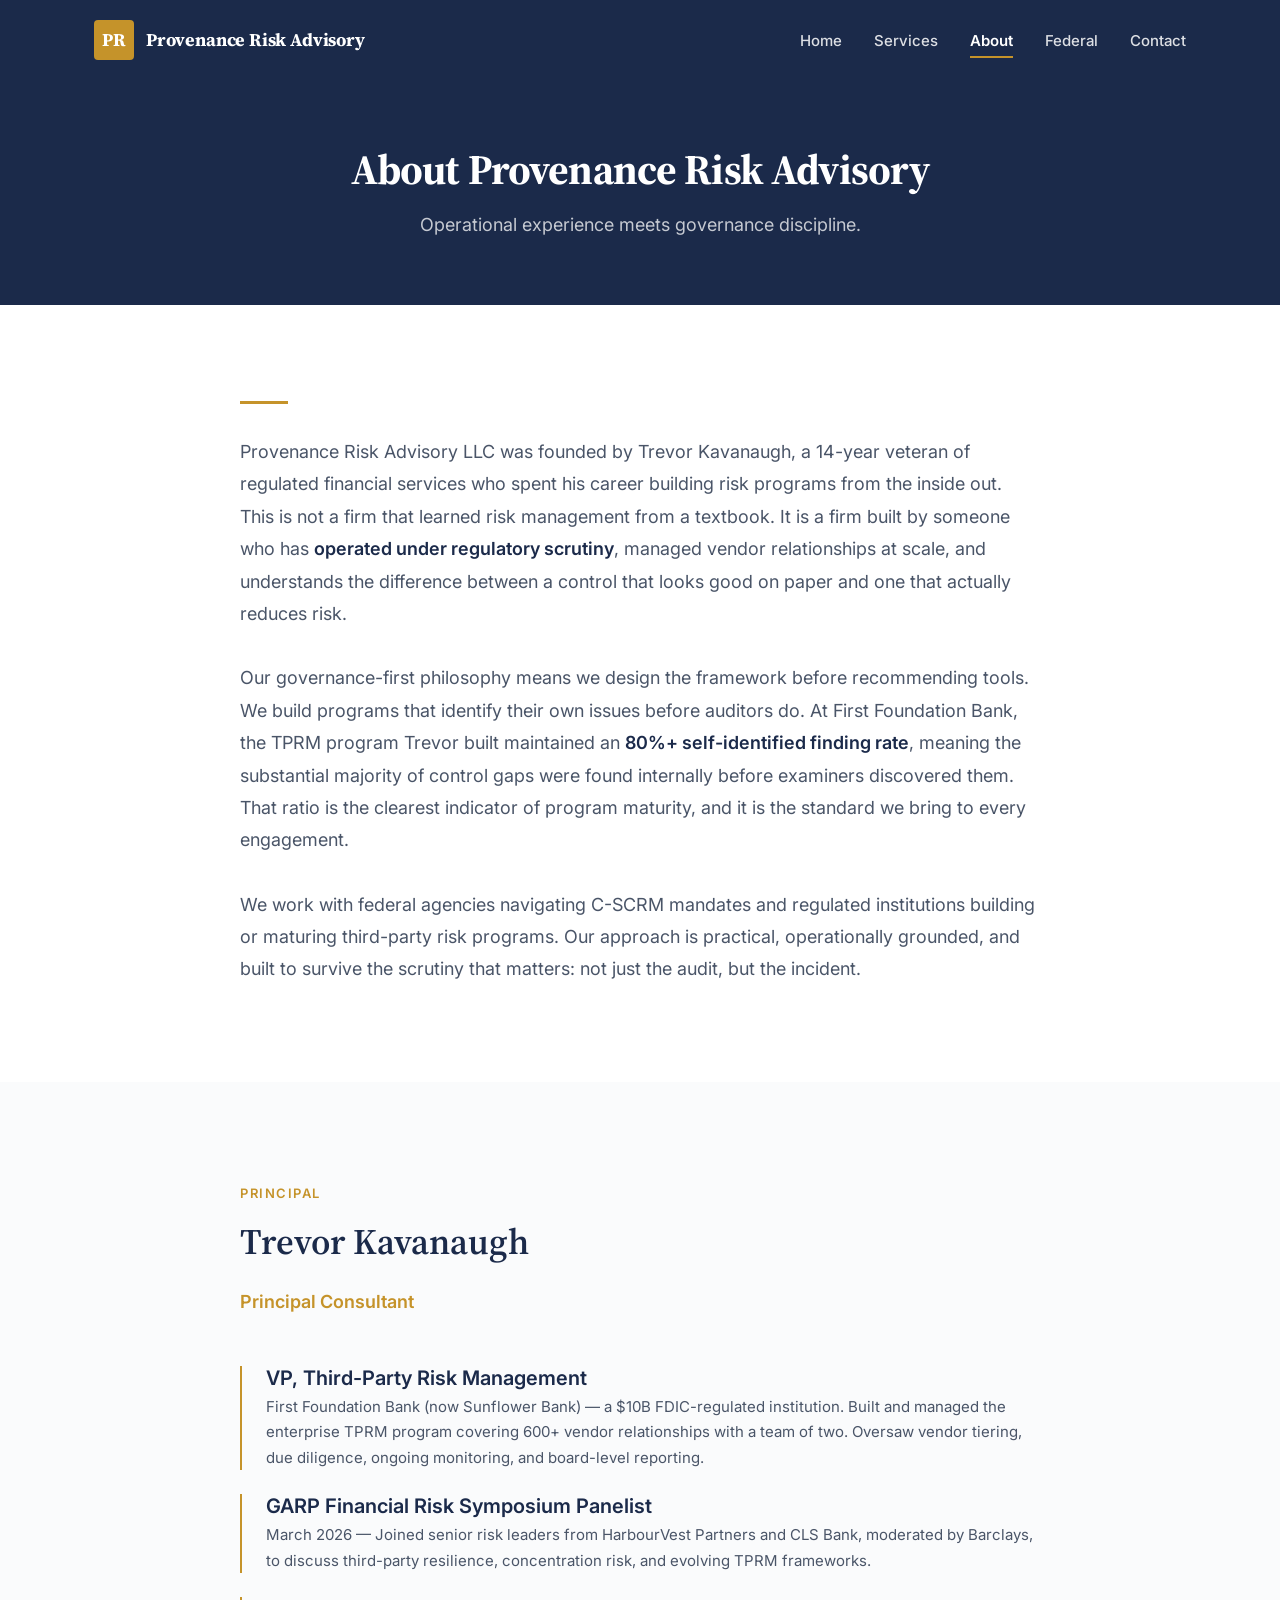
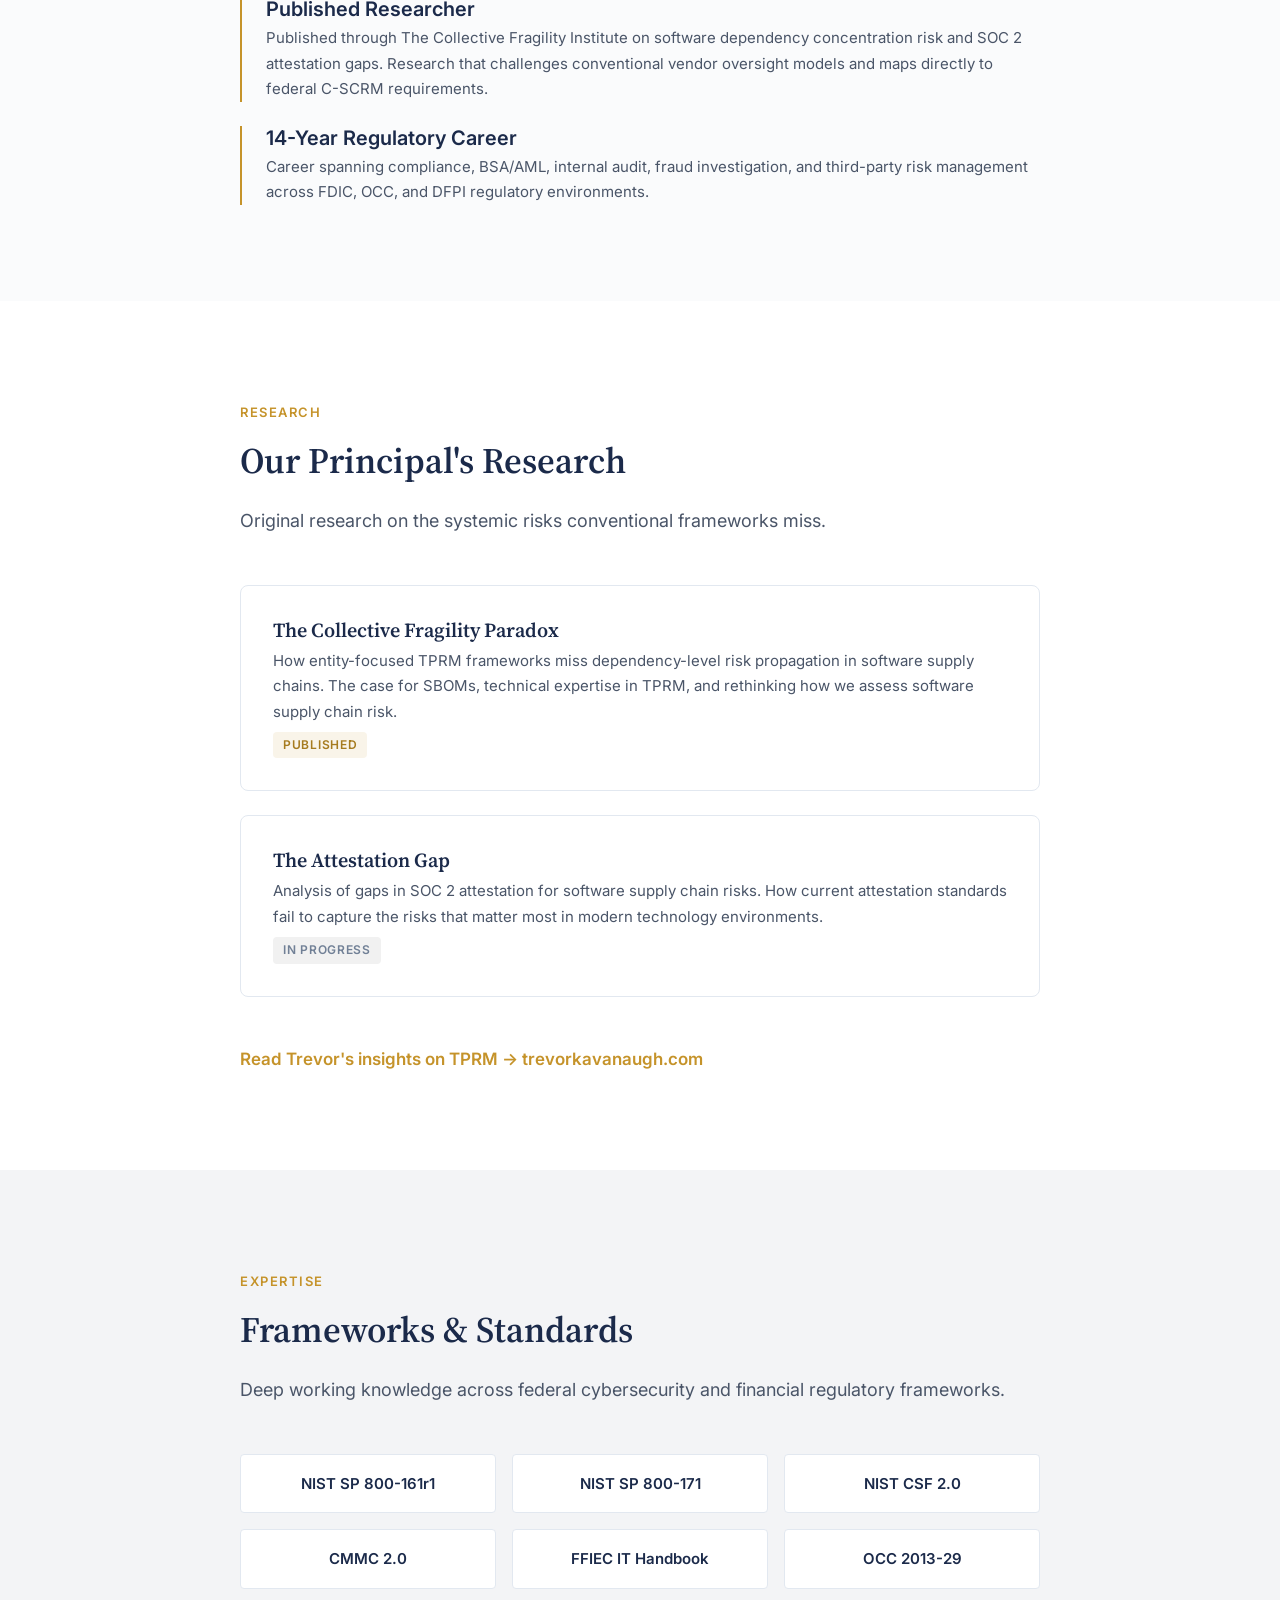
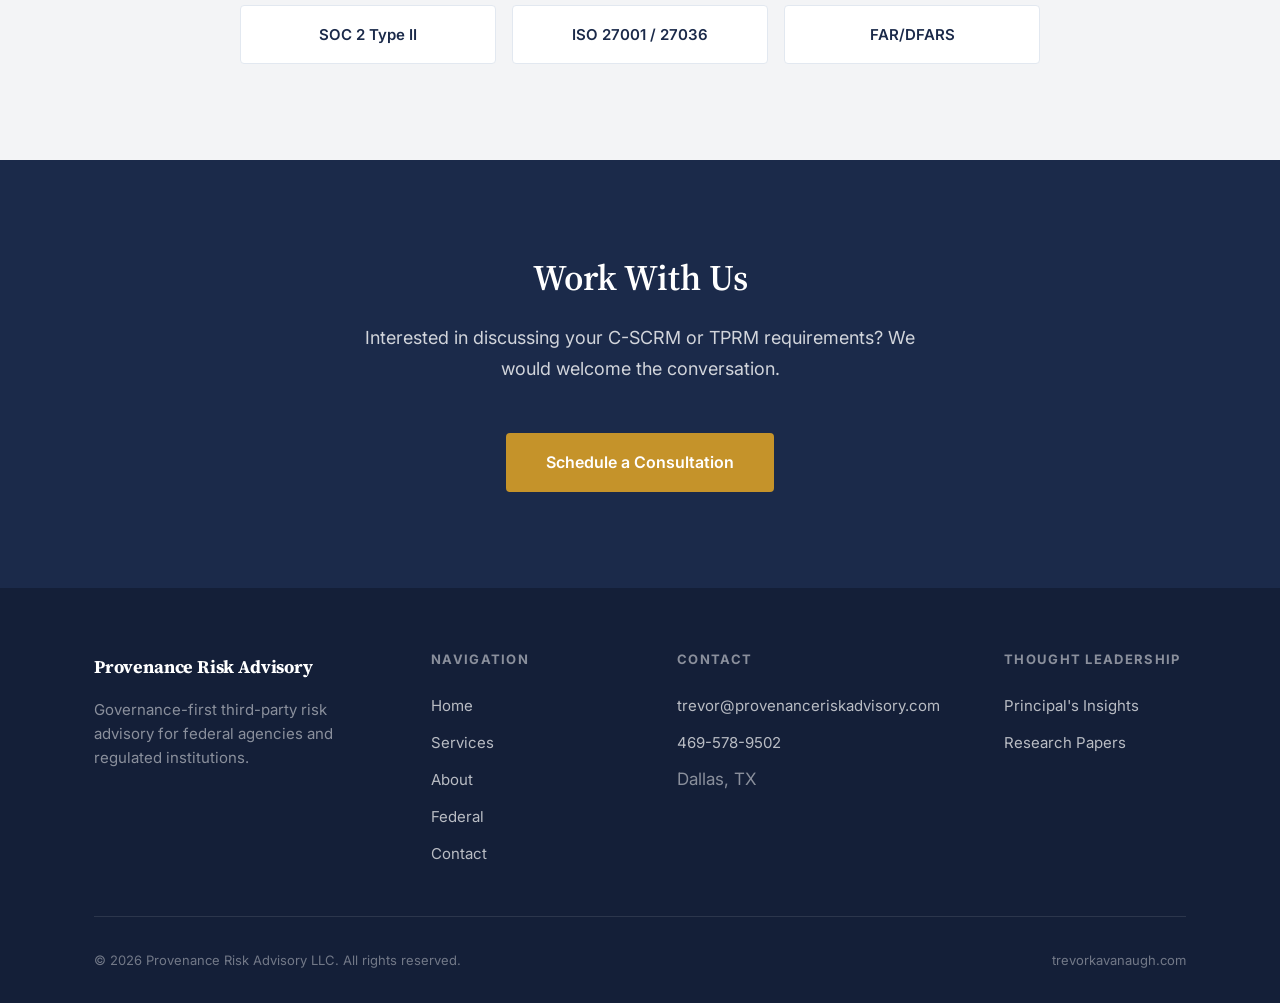
==== about.html @ 24927284 "Initial site: Provenance Risk Advisory LLC Static HTML/CSS/JS website for federal TPRM/C-SCRM consul" ====
<!DOCTYPE html>
<html lang="en">
<head>
    <meta charset="UTF-8">
    <meta name="viewport" content="width=device-width, initial-scale=1.0">
    <meta name="description" content="About Provenance Risk Advisory LLC. Founded by Trevor Kavanaugh, a 14-year veteran of regulated financial services who built and managed a TPRM program covering 600+ vendors.">
    <title>About | Provenance Risk Advisory</title>

    <!-- Open Graph -->
    <meta property="og:title" content="About | Provenance Risk Advisory">
    <meta property="og:description" content="Founded by Trevor Kavanaugh, a 14-year veteran of regulated financial services with deep expertise in third-party risk management and C-SCRM.">
    <meta property="og:type" content="website">
    <meta property="og:url" content="https://provenanceriskadvisory.com/about.html">

    <!-- Fonts -->
    <link rel="preconnect" href="https://fonts.googleapis.com">
    <link rel="preconnect" href="https://fonts.gstatic.com" crossorigin>
    <link href="https://fonts.googleapis.com/css2?family=Inter:wght@400;500;600;700&family=Source+Serif+4:ital,opsz,wght@0,8..60,400;0,8..60,600;0,8..60,700;1,8..60,400&display=swap" rel="stylesheet">

    <link rel="stylesheet" href="css/styles.css">
</head>
<body>
    <a href="#main-content" class="skip-link">Skip to main content</a>

    <!-- Header -->
    <header class="site-header" id="header">
        <div class="header-container">
            <a href="index.html" class="logo">
                <div class="logo-mark">PR</div>
                <span class="logo-text">Provenance Risk Advisory</span>
            </a>
            <nav class="main-nav" aria-label="Main navigation">
                <ul>
                    <li><a href="index.html">Home</a></li>
                    <li><a href="services.html">Services</a></li>
                    <li><a href="about.html" class="active">About</a></li>
                    <li><a href="federal.html">Federal</a></li>
                    <li><a href="contact.html">Contact</a></li>
                </ul>
            </nav>
            <button class="menu-toggle" aria-label="Open navigation menu" aria-expanded="false">
                <span></span>
                <span></span>
                <span></span>
            </button>
        </div>
    </header>

    <!-- Mobile Menu -->
    <div class="mobile-menu" id="mobile-menu">
        <button class="menu-close" aria-label="Close navigation menu"><span>&times;</span></button>
        <nav aria-label="Mobile navigation">
            <ul>
                <li><a href="index.html">Home</a></li>
                <li><a href="services.html">Services</a></li>
                <li><a href="about.html">About</a></li>
                <li><a href="federal.html">Federal</a></li>
                <li><a href="contact.html">Contact</a></li>
            </ul>
            <div class="mobile-menu-contact">
                <a href="mailto:trevor@provenanceriskadvisory.com">trevor@provenanceriskadvisory.com</a>
                <a href="tel:469-578-9502">469-578-9502</a>
            </div>
        </nav>
    </div>
    <div class="mobile-menu-overlay" id="mobile-menu-overlay"></div>

    <main id="main-content">

        <!-- Page Header -->
        <section class="page-header">
            <div class="container">
                <h1>About Provenance Risk Advisory</h1>
                <p>Operational experience meets governance discipline.</p>
            </div>
        </section>

        <!-- Company Overview -->
        <section class="about-section">
            <div class="container">
                <div class="about-content">
                    <div class="gold-line"></div>
                    <p>Provenance Risk Advisory LLC was founded by Trevor Kavanaugh, a 14-year veteran of regulated financial services who spent his career building risk programs from the inside out. This is not a firm that learned risk management from a textbook. It is a firm built by someone who has <strong>operated under regulatory scrutiny</strong>, managed vendor relationships at scale, and understands the difference between a control that looks good on paper and one that actually reduces risk.</p>

                    <p>Our governance-first philosophy means we design the framework before recommending tools. We build programs that identify their own issues before auditors do. At First Foundation Bank, the TPRM program Trevor built maintained an <strong>80%+ self-identified finding rate</strong>, meaning the substantial majority of control gaps were found internally before examiners discovered them. That ratio is the clearest indicator of program maturity, and it is the standard we bring to every engagement.</p>

                    <p>We work with federal agencies navigating C-SCRM mandates and regulated institutions building or maturing third-party risk programs. Our approach is practical, operationally grounded, and built to survive the scrutiny that matters: not just the audit, but the incident.</p>
                </div>
            </div>
        </section>

        <!-- Principal Bio -->
        <section class="bio-section">
            <div class="container">
                <div class="bio-content">
                    <div class="bio-header">
                        <span class="section-label">Principal</span>
                        <h2>Trevor Kavanaugh</h2>
                        <p class="bio-title">Principal Consultant</p>
                    </div>

                    <div class="credential-list">
                        <div class="credential-entry">
                            <h4>VP, Third-Party Risk Management</h4>
                            <p>First Foundation Bank (now Sunflower Bank) — a $10B FDIC-regulated institution. Built and managed the enterprise TPRM program covering 600+ vendor relationships with a team of two. Oversaw vendor tiering, due diligence, ongoing monitoring, and board-level reporting.</p>
                        </div>
                        <div class="credential-entry">
                            <h4>GARP Financial Risk Symposium Panelist</h4>
                            <p>March 2026 — Joined senior risk leaders from HarbourVest Partners and CLS Bank, moderated by Barclays, to discuss third-party resilience, concentration risk, and evolving TPRM frameworks.</p>
                        </div>
                        <div class="credential-entry">
                            <h4>Published Researcher</h4>
                            <p>Published through The Collective Fragility Institute on software dependency concentration risk and SOC 2 attestation gaps. Research that challenges conventional vendor oversight models and maps directly to federal C-SCRM requirements.</p>
                        </div>
                        <div class="credential-entry">
                            <h4>14-Year Regulatory Career</h4>
                            <p>Career spanning compliance, BSA/AML, internal audit, fraud investigation, and third-party risk management across FDIC, OCC, and DFPI regulatory environments.</p>
                        </div>
                    </div>
                </div>
            </div>
        </section>

        <!-- Research -->
        <section class="section">
            <div class="container">
                <div class="bio-content">
                    <span class="section-label">Research</span>
                    <h2>Our Principal's Research</h2>
                    <p style="color: var(--color-text-secondary); font-size: 18px; margin-bottom: var(--spacing-xl);">Original research on the systemic risks conventional frameworks miss.</p>

                    <div class="research-links">
                        <a href="https://trevorkavanaugh.com/research/collective-fragility-paradox.html" target="_blank" rel="noopener noreferrer" class="research-link-card">
                            <h4>The Collective Fragility Paradox</h4>
                            <p>How entity-focused TPRM frameworks miss dependency-level risk propagation in software supply chains. The case for SBOMs, technical expertise in TPRM, and rethinking how we assess software supply chain risk.</p>
                            <span class="status-badge status-badge--published">Published</span>
                        </a>
                        <a href="https://trevorkavanaugh.com/insights.html" target="_blank" rel="noopener noreferrer" class="research-link-card">
                            <h4>The Attestation Gap</h4>
                            <p>Analysis of gaps in SOC 2 attestation for software supply chain risks. How current attestation standards fail to capture the risks that matter most in modern technology environments.</p>
                            <span class="status-badge status-badge--progress">In Progress</span>
                        </a>
                    </div>

                    <p style="margin-top: var(--spacing-xl);"><a href="https://trevorkavanaugh.com" target="_blank" rel="noopener noreferrer" style="font-weight: 600; color: var(--color-gold);">Read Trevor's insights on TPRM &rarr; trevorkavanaugh.com</a></p>
                </div>
            </div>
        </section>

        <!-- Frameworks Expertise -->
        <section class="section section--grey">
            <div class="container">
                <div class="bio-content">
                    <span class="section-label">Expertise</span>
                    <h2>Frameworks &amp; Standards</h2>
                    <p style="color: var(--color-text-secondary); font-size: 18px; margin-bottom: var(--spacing-xl);">Deep working knowledge across federal cybersecurity and financial regulatory frameworks.</p>

                    <div class="frameworks-grid">
                        <div class="framework-badge">NIST SP 800-161r1</div>
                        <div class="framework-badge">NIST SP 800-171</div>
                        <div class="framework-badge">NIST CSF 2.0</div>
                        <div class="framework-badge">CMMC 2.0</div>
                        <div class="framework-badge">FFIEC IT Handbook</div>
                        <div class="framework-badge">OCC 2013-29</div>
                        <div class="framework-badge">SOC 2 Type II</div>
                        <div class="framework-badge">ISO 27001 / 27036</div>
                        <div class="framework-badge">FAR/DFARS</div>
                    </div>
                </div>
            </div>
        </section>

        <!-- CTA -->
        <section class="cta-section">
            <div class="container">
                <h2>Work With Us</h2>
                <p>Interested in discussing your C-SCRM or TPRM requirements? We would welcome the conversation.</p>
                <a href="contact.html" class="btn btn-cta">Schedule a Consultation</a>
            </div>
        </section>

    </main>

    <!-- Footer -->
    <footer class="site-footer">
        <div class="footer-container">
            <div class="footer-top">
                <div class="footer-brand">
                    <span class="logo-text" style="font-family: var(--font-heading);">Provenance Risk Advisory</span>
                    <p>Governance-first third-party risk advisory for federal agencies and regulated institutions.</p>
                </div>
                <div class="footer-col">
                    <h4>Navigation</h4>
                    <nav aria-label="Footer navigation">
                        <ul>
                            <li><a href="index.html">Home</a></li>
                            <li><a href="services.html">Services</a></li>
                            <li><a href="about.html">About</a></li>
                            <li><a href="federal.html">Federal</a></li>
                            <li><a href="contact.html">Contact</a></li>
                        </ul>
                    </nav>
                </div>
                <div class="footer-col">
                    <h4>Contact</h4>
                    <ul>
                        <li><a href="mailto:trevor@provenanceriskadvisory.com">trevor@provenanceriskadvisory.com</a></li>
                        <li><a href="tel:469-578-9502">469-578-9502</a></li>
                        <li><span style="color: rgba(255,255,255,0.5);">Dallas, TX</span></li>
                    </ul>
                </div>
                <div class="footer-col">
                    <h4>Thought Leadership</h4>
                    <ul>
                        <li><a href="https://trevorkavanaugh.com" target="_blank" rel="noopener noreferrer">Principal's Insights</a></li>
                        <li><a href="https://trevorkavanaugh.com/research/collective-fragility-paradox.html" target="_blank" rel="noopener noreferrer">Research Papers</a></li>
                    </ul>
                </div>
            </div>
            <div class="footer-bottom">
                <p>&copy; 2026 Provenance Risk Advisory LLC. All rights reserved.</p>
                <a href="https://trevorkavanaugh.com" target="_blank" rel="noopener noreferrer">trevorkavanaugh.com</a>
            </div>
        </div>
    </footer>

    <script src="js/main.js"></script>
</body>
</html>
---- css/styles.css ----
/* ============================================
   Provenance Risk Advisory LLC
   Design System & Styles
   ============================================ */

/* ============================================
   CSS Variables - Design Tokens
   ============================================ */
:root {
    /* Colors */
    --color-navy: #1B2A4A;
    --color-navy-dark: #141F38;
    --color-navy-light: #2A3D62;
    --color-gold: #C5932A;
    --color-gold-light: #D4A94A;
    --color-gold-dark: #A67B1F;
    --color-text-primary: #1a1a1a;
    --color-text-secondary: #4A5568;
    --color-text-light: #718096;
    --color-white: #FFFFFF;
    --color-off-white: #FAFBFC;
    --color-light-grey: #F3F4F6;
    --color-border: #E2E8F0;
    --color-border-light: #EDF2F7;

    /* Typography */
    --font-body: 'Inter', -apple-system, BlinkMacSystemFont, 'Segoe UI', Roboto, sans-serif;
    --font-heading: 'Source Serif 4', 'Georgia', serif;
    --font-size-base: 17px;
    --font-size-sm: 15px;
    --font-size-xs: 13px;
    --font-size-h1: 52px;
    --font-size-h2: 36px;
    --font-size-h3: 24px;
    --font-size-h4: 20px;
    --line-height-base: 1.7;
    --line-height-heading: 1.2;

    /* Spacing */
    --spacing-xs: 8px;
    --spacing-sm: 16px;
    --spacing-md: 24px;
    --spacing-lg: 32px;
    --spacing-xl: 48px;
    --spacing-2xl: 64px;
    --spacing-3xl: 96px;
    --spacing-4xl: 128px;

    /* Layout */
    --container-max-width: 1140px;
    --container-narrow: 800px;
    --header-height: 80px;

    /* Effects */
    --shadow-sm: 0 1px 3px rgba(0, 0, 0, 0.08);
    --shadow-md: 0 4px 12px rgba(0, 0, 0, 0.1);
    --shadow-lg: 0 12px 24px rgba(0, 0, 0, 0.12);
    --shadow-card: 0 2px 8px rgba(0, 0, 0, 0.06);
    --transition-speed: 200ms;
    --transition-easing: ease-in-out;

    /* Border Radius */
    --radius-sm: 4px;
    --radius-md: 8px;
    --radius-lg: 12px;
}

/* ============================================
   CSS Reset & Base Styles
   ============================================ */
*,
*::before,
*::after {
    margin: 0;
    padding: 0;
    box-sizing: border-box;
}

html {
    font-size: 16px;
    scroll-behavior: smooth;
    scroll-padding-top: var(--header-height);
}

body {
    font-family: var(--font-body);
    font-size: var(--font-size-base);
    line-height: var(--line-height-base);
    color: var(--color-text-primary);
    background-color: var(--color-white);
    -webkit-font-smoothing: antialiased;
    -moz-osx-font-smoothing: grayscale;
}

img {
    max-width: 100%;
    height: auto;
    display: block;
}

a {
    color: var(--color-navy);
    text-decoration: none;
    transition: color var(--transition-speed) var(--transition-easing);
}

a:hover {
    color: var(--color-gold);
}

ul, ol {
    list-style: none;
}

/* ============================================
   Typography
   ============================================ */
h1, h2, h3, h4, h5, h6 {
    font-family: var(--font-heading);
    font-weight: 700;
    line-height: var(--line-height-heading);
    color: var(--color-navy);
    margin-bottom: var(--spacing-md);
}

h1 {
    font-size: var(--font-size-h1);
    letter-spacing: -0.02em;
}

h2 {
    font-size: var(--font-size-h2);
    font-weight: 600;
}

h3 {
    font-size: var(--font-size-h3);
    font-weight: 600;
}

h4 {
    font-size: var(--font-size-h4);
    font-weight: 600;
}

p {
    margin-bottom: var(--spacing-sm);
}

p:last-child {
    margin-bottom: 0;
}

strong {
    font-weight: 600;
}

/* ============================================
   Accessibility
   ============================================ */
.skip-link {
    position: absolute;
    top: -100%;
    left: var(--spacing-sm);
    background: var(--color-navy);
    color: var(--color-white);
    padding: var(--spacing-xs) var(--spacing-sm);
    border-radius: var(--radius-sm);
    z-index: 10000;
    font-size: var(--font-size-sm);
}

.skip-link:focus {
    top: var(--spacing-xs);
    color: var(--color-white);
}

.sr-only {
    position: absolute;
    width: 1px;
    height: 1px;
    padding: 0;
    margin: -1px;
    overflow: hidden;
    clip: rect(0, 0, 0, 0);
    white-space: nowrap;
    border-width: 0;
}

/* ============================================
   Layout
   ============================================ */
.container {
    max-width: var(--container-max-width);
    margin: 0 auto;
    padding: 0 var(--spacing-md);
}

.container--narrow {
    max-width: var(--container-narrow);
}

/* ============================================
   Header
   ============================================ */
.site-header {
    position: fixed;
    top: 0;
    left: 0;
    right: 0;
    height: var(--header-height);
    z-index: 1000;
    transition: background-color 300ms ease, box-shadow 300ms ease;
}

.site-header.scrolled {
    background-color: var(--color-white);
    box-shadow: 0 1px 8px rgba(0, 0, 0, 0.08);
}

.header-container {
    max-width: var(--container-max-width);
    margin: 0 auto;
    padding: 0 var(--spacing-md);
    height: 100%;
    display: flex;
    align-items: center;
    justify-content: space-between;
}

/* Logo */
.logo {
    display: flex;
    align-items: center;
    gap: 12px;
    text-decoration: none;
}

.logo:hover {
    color: var(--color-navy);
}

.logo-mark {
    width: 40px;
    height: 40px;
    background: var(--color-gold);
    border-radius: var(--radius-sm);
    display: flex;
    align-items: center;
    justify-content: center;
    font-family: var(--font-heading);
    font-weight: 700;
    font-size: 18px;
    color: var(--color-white);
    letter-spacing: -0.02em;
}

.logo-text {
    font-family: var(--font-heading);
    font-weight: 700;
    font-size: 18px;
    color: var(--color-navy);
    letter-spacing: -0.01em;
}

.site-header.scrolled .logo-text {
    color: var(--color-navy);
}

/* Navigation */
.main-nav ul {
    display: flex;
    gap: var(--spacing-lg);
    align-items: center;
}

.main-nav a {
    font-family: var(--font-body);
    font-size: var(--font-size-sm);
    font-weight: 500;
    color: var(--color-navy);
    text-decoration: none;
    padding: 6px 0;
    position: relative;
    transition: color var(--transition-speed) var(--transition-easing);
}

.site-header:not(.scrolled) .main-nav a {
    color: rgba(255, 255, 255, 0.85);
}

.site-header:not(.scrolled) .main-nav a:hover,
.site-header:not(.scrolled) .main-nav a.active {
    color: var(--color-white);
}

.site-header:not(.scrolled) .logo-text {
    color: var(--color-white);
}

.site-header:not(.scrolled) .logo-mark {
    background: var(--color-gold);
}

.main-nav a::after {
    content: '';
    position: absolute;
    bottom: -2px;
    left: 0;
    right: 0;
    height: 2px;
    background: var(--color-gold);
    transform: scaleX(0);
    transition: transform var(--transition-speed) var(--transition-easing);
}

.main-nav a:hover::after,
.main-nav a.active::after {
    transform: scaleX(1);
}

.main-nav a:hover {
    color: var(--color-navy);
}

.main-nav a.active {
    color: var(--color-navy);
    font-weight: 600;
}

.site-header.scrolled .main-nav a:hover,
.site-header.scrolled .main-nav a.active {
    color: var(--color-navy);
}

/* For pages with light headers (not hero) */
.site-header.light-header .main-nav a {
    color: var(--color-navy);
}

.site-header.light-header .logo-text {
    color: var(--color-navy);
}

/* Mobile Nav Toggle */
.menu-toggle {
    display: none;
    flex-direction: column;
    gap: 5px;
    background: none;
    border: none;
    cursor: pointer;
    padding: 8px;
}

.menu-toggle span {
    display: block;
    width: 24px;
    height: 2px;
    background: var(--color-navy);
    transition: all var(--transition-speed) var(--transition-easing);
}

.site-header:not(.scrolled) .menu-toggle span {
    background: var(--color-white);
}

.site-header.light-header .menu-toggle span {
    background: var(--color-navy);
}

/* Mobile Menu */
.mobile-menu {
    position: fixed;
    top: 0;
    right: -100%;
    width: 300px;
    height: 100vh;
    background: var(--color-white);
    z-index: 2000;
    padding: var(--spacing-xl) var(--spacing-lg);
    transition: right 300ms ease;
    box-shadow: var(--shadow-lg);
}

.mobile-menu.open {
    right: 0;
}

.menu-close {
    position: absolute;
    top: var(--spacing-md);
    right: var(--spacing-md);
    background: none;
    border: none;
    font-size: 28px;
    cursor: pointer;
    color: var(--color-navy);
    padding: 4px 8px;
    line-height: 1;
}

.mobile-menu nav {
    margin-top: var(--spacing-2xl);
}

.mobile-menu nav ul {
    display: flex;
    flex-direction: column;
    gap: var(--spacing-md);
}

.mobile-menu nav a {
    font-size: 18px;
    font-weight: 500;
    color: var(--color-navy);
    display: block;
    padding: var(--spacing-xs) 0;
}

.mobile-menu nav a:hover {
    color: var(--color-gold);
}

.mobile-menu-contact {
    margin-top: var(--spacing-xl);
    padding-top: var(--spacing-lg);
    border-top: 1px solid var(--color-border);
}

.mobile-menu-contact a {
    display: block;
    font-size: var(--font-size-sm);
    color: var(--color-text-secondary);
    margin-bottom: var(--spacing-sm);
}

.mobile-menu-overlay {
    position: fixed;
    top: 0;
    left: 0;
    right: 0;
    bottom: 0;
    background: rgba(0, 0, 0, 0.5);
    z-index: 1999;
    opacity: 0;
    visibility: hidden;
    transition: opacity 300ms ease, visibility 300ms ease;
}

.mobile-menu-overlay.active {
    opacity: 1;
    visibility: visible;
}

/* ============================================
   Buttons
   ============================================ */
.btn {
    display: inline-block;
    font-family: var(--font-body);
    font-size: var(--font-size-sm);
    font-weight: 600;
    padding: 14px 32px;
    border-radius: var(--radius-sm);
    text-decoration: none;
    cursor: pointer;
    transition: all var(--transition-speed) var(--transition-easing);
    border: none;
    text-align: center;
}

.btn-primary {
    background: var(--color-gold);
    color: var(--color-white);
}

.btn-primary:hover {
    background: var(--color-gold-dark);
    color: var(--color-white);
    transform: translateY(-1px);
    box-shadow: 0 4px 12px rgba(197, 147, 42, 0.3);
}

.btn-secondary {
    background: transparent;
    color: var(--color-navy);
    border: 2px solid var(--color-navy);
}

.btn-secondary:hover {
    background: var(--color-navy);
    color: var(--color-white);
    transform: translateY(-1px);
}

.btn-outline-light {
    background: transparent;
    color: var(--color-white);
    border: 2px solid rgba(255, 255, 255, 0.4);
}

.btn-outline-light:hover {
    background: rgba(255, 255, 255, 0.1);
    color: var(--color-white);
    border-color: rgba(255, 255, 255, 0.7);
}

.btn-cta {
    background: var(--color-gold);
    color: var(--color-white);
    font-size: 16px;
    padding: 16px 40px;
}

.btn-cta:hover {
    background: var(--color-gold-dark);
    color: var(--color-white);
    transform: translateY(-2px);
    box-shadow: 0 6px 16px rgba(197, 147, 42, 0.35);
}

/* ============================================
   Hero Section (Home)
   ============================================ */
.hero {
    background: var(--color-navy);
    padding: calc(var(--header-height) + var(--spacing-3xl)) 0 var(--spacing-3xl);
    position: relative;
    overflow: hidden;
}

.hero::before {
    content: '';
    position: absolute;
    top: 0;
    left: 0;
    right: 0;
    bottom: 0;
    background:
        radial-gradient(ellipse at 20% 50%, rgba(197, 147, 42, 0.06) 0%, transparent 60%),
        radial-gradient(ellipse at 80% 20%, rgba(255, 255, 255, 0.03) 0%, transparent 50%);
    pointer-events: none;
}

.hero-content {
    position: relative;
    max-width: 720px;
}

.hero-tagline {
    display: inline-block;
    font-family: var(--font-body);
    font-size: var(--font-size-xs);
    font-weight: 600;
    text-transform: uppercase;
    letter-spacing: 0.15em;
    color: var(--color-gold);
    margin-bottom: var(--spacing-md);
}

.hero h1 {
    color: var(--color-white);
    font-size: 48px;
    margin-bottom: var(--spacing-md);
    line-height: 1.15;
}

.hero-description {
    font-size: 19px;
    color: rgba(255, 255, 255, 0.8);
    line-height: 1.7;
    margin-bottom: var(--spacing-xl);
    max-width: 600px;
}

.hero-cta {
    display: flex;
    gap: var(--spacing-sm);
    flex-wrap: wrap;
}

/* ============================================
   Page Header (Interior pages)
   ============================================ */
.page-header {
    background: var(--color-navy);
    padding: calc(var(--header-height) + var(--spacing-2xl)) 0 var(--spacing-2xl);
    text-align: center;
}

.page-header h1 {
    color: var(--color-white);
    font-size: 42px;
    margin-bottom: var(--spacing-sm);
}

.page-header p {
    color: rgba(255, 255, 255, 0.75);
    font-size: 18px;
    max-width: 600px;
    margin: 0 auto;
}

/* ============================================
   Section Styles
   ============================================ */
.section {
    padding: var(--spacing-3xl) 0;
}

.section--grey {
    background-color: var(--color-light-grey);
}

.section--navy {
    background-color: var(--color-navy);
}

.section-header {
    text-align: center;
    max-width: 640px;
    margin: 0 auto var(--spacing-2xl);
}

.section-header p {
    color: var(--color-text-secondary);
    font-size: 18px;
}

.section-label {
    display: inline-block;
    font-family: var(--font-body);
    font-size: var(--font-size-xs);
    font-weight: 600;
    text-transform: uppercase;
    letter-spacing: 0.12em;
    color: var(--color-gold);
    margin-bottom: var(--spacing-sm);
}

/* ============================================
   Problem Statement
   ============================================ */
.problem-section {
    padding: var(--spacing-3xl) 0;
    background: var(--color-off-white);
}

.problem-content {
    max-width: var(--container-narrow);
    margin: 0 auto;
}

.problem-content h2 {
    margin-bottom: var(--spacing-lg);
}

.problem-content p {
    font-size: 18px;
    color: var(--color-text-secondary);
    line-height: 1.8;
    margin-bottom: var(--spacing-md);
}

.problem-content strong {
    color: var(--color-navy);
}

.framework-refs {
    display: flex;
    gap: var(--spacing-sm);
    flex-wrap: wrap;
    margin-top: var(--spacing-lg);
}

.framework-ref {
    display: inline-block;
    font-size: var(--font-size-xs);
    font-weight: 600;
    color: var(--color-navy);
    background: var(--color-white);
    border: 1px solid var(--color-border);
    padding: 6px 14px;
    border-radius: var(--radius-sm);
    letter-spacing: 0.02em;
}

/* ============================================
   Service Cards (Home)
   ============================================ */
.services-grid {
    display: grid;
    grid-template-columns: repeat(2, 1fr);
    gap: var(--spacing-lg);
}

.service-card {
    background: var(--color-white);
    border: 1px solid var(--color-border);
    border-radius: var(--radius-md);
    padding: var(--spacing-xl);
    transition: all var(--transition-speed) var(--transition-easing);
    text-decoration: none;
    display: block;
    position: relative;
}

.service-card::before {
    content: '';
    position: absolute;
    top: 0;
    left: 0;
    right: 0;
    height: 3px;
    background: var(--color-gold);
    border-radius: var(--radius-md) var(--radius-md) 0 0;
    opacity: 0;
    transition: opacity var(--transition-speed) var(--transition-easing);
}

.service-card:hover {
    transform: translateY(-3px);
    box-shadow: var(--shadow-md);
    border-color: var(--color-border-light);
}

.service-card:hover::before {
    opacity: 1;
}

.service-card-number {
    font-family: var(--font-body);
    font-size: var(--font-size-xs);
    font-weight: 700;
    color: var(--color-gold);
    margin-bottom: var(--spacing-sm);
    letter-spacing: 0.05em;
}

.service-card h3 {
    font-family: var(--font-heading);
    font-size: var(--font-size-h4);
    color: var(--color-navy);
    margin-bottom: var(--spacing-sm);
}

.service-card p {
    color: var(--color-text-secondary);
    font-size: var(--font-size-sm);
    line-height: 1.65;
}

.service-card-link {
    display: inline-block;
    margin-top: var(--spacing-sm);
    font-size: var(--font-size-sm);
    font-weight: 600;
    color: var(--color-gold);
}

/* ============================================
   Credentials Bar
   ============================================ */
.credentials-bar {
    background: var(--color-navy);
    padding: var(--spacing-xl) 0;
}

.credentials-list {
    display: flex;
    justify-content: center;
    align-items: center;
    gap: var(--spacing-xl);
    flex-wrap: wrap;
}

.credential-item {
    font-family: var(--font-body);
    font-size: var(--font-size-sm);
    font-weight: 500;
    color: rgba(255, 255, 255, 0.85);
    text-align: center;
    position: relative;
    padding: 0 var(--spacing-md);
}

.credential-item:not(:last-child)::after {
    content: '';
    position: absolute;
    right: calc(-1 * var(--spacing-xl) / 2);
    top: 50%;
    transform: translateY(-50%);
    width: 1px;
    height: 20px;
    background: rgba(255, 255, 255, 0.2);
}

/* ============================================
   Research Card
   ============================================ */
.research-card {
    background: var(--color-white);
    border: 1px solid var(--color-border);
    border-radius: var(--radius-md);
    padding: var(--spacing-xl);
    max-width: 700px;
    margin: 0 auto;
    display: block;
    text-decoration: none;
    transition: all var(--transition-speed) var(--transition-easing);
}

.research-card:hover {
    transform: translateY(-2px);
    box-shadow: var(--shadow-md);
}

.research-card-label {
    font-size: var(--font-size-xs);
    font-weight: 600;
    text-transform: uppercase;
    letter-spacing: 0.1em;
    color: var(--color-gold);
    margin-bottom: var(--spacing-sm);
}

.research-card h3 {
    color: var(--color-navy);
    margin-bottom: var(--spacing-sm);
}

.research-card p {
    color: var(--color-text-secondary);
    font-size: var(--font-size-sm);
    margin-bottom: var(--spacing-sm);
}

.research-card-link {
    font-size: var(--font-size-sm);
    font-weight: 600;
    color: var(--color-gold);
}

/* ============================================
   Contact Section
   ============================================ */
.contact-section {
    padding: var(--spacing-3xl) 0;
}

.contact-grid {
    display: grid;
    grid-template-columns: 1fr 1.2fr;
    gap: var(--spacing-2xl);
    align-items: start;
}

.contact-info-block h2 {
    margin-bottom: var(--spacing-lg);
}

.contact-info-block p {
    color: var(--color-text-secondary);
    margin-bottom: var(--spacing-lg);
    font-size: 17px;
    line-height: 1.7;
}

.contact-details {
    display: flex;
    flex-direction: column;
    gap: var(--spacing-md);
    margin-bottom: var(--spacing-lg);
}

.contact-detail {
    display: flex;
    align-items: center;
    gap: var(--spacing-sm);
}

.contact-detail-label {
    font-size: var(--font-size-xs);
    font-weight: 600;
    text-transform: uppercase;
    letter-spacing: 0.08em;
    color: var(--color-text-light);
    min-width: 80px;
}

.contact-detail-value {
    font-size: var(--font-size-base);
    color: var(--color-text-primary);
}

.contact-detail-value a {
    color: var(--color-navy);
}

.contact-detail-value a:hover {
    color: var(--color-gold);
}

/* Contact Form */
.contact-form {
    background: var(--color-off-white);
    padding: var(--spacing-xl);
    border-radius: var(--radius-md);
    border: 1px solid var(--color-border);
}

.form-group {
    margin-bottom: var(--spacing-md);
}

.form-group label {
    display: block;
    font-size: var(--font-size-sm);
    font-weight: 600;
    color: var(--color-navy);
    margin-bottom: 6px;
}

.form-group input,
.form-group textarea,
.form-group select {
    width: 100%;
    padding: 12px 16px;
    font-family: var(--font-body);
    font-size: var(--font-size-sm);
    color: var(--color-text-primary);
    background: var(--color-white);
    border: 1px solid var(--color-border);
    border-radius: var(--radius-sm);
    transition: border-color var(--transition-speed) var(--transition-easing);
}

.form-group input:focus,
.form-group textarea:focus,
.form-group select:focus {
    outline: none;
    border-color: var(--color-gold);
    box-shadow: 0 0 0 3px rgba(197, 147, 42, 0.12);
}

.form-group textarea {
    min-height: 120px;
    resize: vertical;
}

.form-submit {
    width: 100%;
}

/* ============================================
   Services Page - Detail Sections
   ============================================ */
.service-detail {
    padding: var(--spacing-3xl) 0;
    border-bottom: 1px solid var(--color-border);
}

.service-detail:last-of-type {
    border-bottom: none;
}

.service-detail:nth-child(even) {
    background: var(--color-off-white);
}

.service-detail-content {
    max-width: var(--container-narrow);
    margin: 0 auto;
}

.service-detail-number {
    font-family: var(--font-body);
    font-size: var(--font-size-xs);
    font-weight: 700;
    color: var(--color-gold);
    text-transform: uppercase;
    letter-spacing: 0.1em;
    margin-bottom: var(--spacing-sm);
}

.service-detail h2 {
    margin-bottom: var(--spacing-md);
}

.service-detail-problem {
    font-size: 18px;
    color: var(--color-text-secondary);
    line-height: 1.8;
    margin-bottom: var(--spacing-lg);
    padding-bottom: var(--spacing-lg);
    border-bottom: 1px solid var(--color-border);
}

.service-detail h3 {
    font-family: var(--font-body);
    font-size: var(--font-size-base);
    font-weight: 700;
    text-transform: uppercase;
    letter-spacing: 0.06em;
    color: var(--color-text-light);
    margin-bottom: var(--spacing-sm);
}

.approach-list {
    margin-bottom: var(--spacing-lg);
}

.approach-list li {
    position: relative;
    padding-left: var(--spacing-md);
    margin-bottom: var(--spacing-sm);
    font-size: var(--font-size-base);
    color: var(--color-text-secondary);
    line-height: 1.65;
}

.approach-list li::before {
    content: '';
    position: absolute;
    left: 0;
    top: 10px;
    width: 6px;
    height: 6px;
    background: var(--color-gold);
    border-radius: 50%;
}

.service-outcome {
    background: var(--color-light-grey);
    padding: var(--spacing-md) var(--spacing-lg);
    border-radius: var(--radius-md);
    border-left: 3px solid var(--color-gold);
    margin-bottom: var(--spacing-lg);
}

.service-outcome p {
    font-size: var(--font-size-sm);
    color: var(--color-text-secondary);
    line-height: 1.65;
}

.service-outcome strong {
    color: var(--color-navy);
}

.service-frameworks {
    display: flex;
    gap: var(--spacing-xs);
    flex-wrap: wrap;
}

.service-framework-tag {
    font-size: var(--font-size-xs);
    font-weight: 600;
    color: var(--color-navy);
    background: var(--color-white);
    border: 1px solid var(--color-border);
    padding: 4px 12px;
    border-radius: var(--radius-sm);
}

/* ============================================
   About Page
   ============================================ */
.about-section {
    padding: var(--spacing-3xl) 0;
}

.about-content {
    max-width: var(--container-narrow);
    margin: 0 auto;
}

.about-content p {
    font-size: 18px;
    color: var(--color-text-secondary);
    line-height: 1.8;
    margin-bottom: var(--spacing-lg);
}

.about-content p:last-child {
    margin-bottom: 0;
}

.about-content strong {
    color: var(--color-navy);
}

/* Bio Section */
.bio-section {
    padding: var(--spacing-3xl) 0;
    background: var(--color-off-white);
}

.bio-content {
    max-width: var(--container-narrow);
    margin: 0 auto;
}

.bio-header {
    margin-bottom: var(--spacing-xl);
}

.bio-title {
    font-size: 18px;
    color: var(--color-gold);
    font-weight: 600;
    margin-bottom: var(--spacing-xs);
}

.credential-list {
    display: flex;
    flex-direction: column;
    gap: var(--spacing-md);
}

.credential-entry {
    padding-left: var(--spacing-md);
    border-left: 2px solid var(--color-gold);
}

.credential-entry h4 {
    font-family: var(--font-body);
    margin-bottom: 4px;
}

.credential-entry p {
    font-size: var(--font-size-sm);
    color: var(--color-text-secondary);
    margin-bottom: 0;
}

/* Research Links */
.research-links {
    display: flex;
    flex-direction: column;
    gap: var(--spacing-md);
}

.research-link-card {
    background: var(--color-white);
    border: 1px solid var(--color-border);
    border-radius: var(--radius-md);
    padding: var(--spacing-lg);
    display: block;
    text-decoration: none;
    transition: all var(--transition-speed) var(--transition-easing);
}

.research-link-card:hover {
    transform: translateY(-2px);
    box-shadow: var(--shadow-md);
}

.research-link-card h4 {
    color: var(--color-navy);
    margin-bottom: 6px;
}

.research-link-card p {
    font-size: var(--font-size-sm);
    color: var(--color-text-secondary);
    margin-bottom: 0;
}

.research-link-card .status-badge {
    display: inline-block;
    font-size: 12px;
    font-weight: 600;
    text-transform: uppercase;
    letter-spacing: 0.06em;
    padding: 3px 10px;
    border-radius: var(--radius-sm);
    margin-top: var(--spacing-xs);
}

.status-badge--published {
    background: rgba(197, 147, 42, 0.1);
    color: var(--color-gold-dark);
}

.status-badge--progress {
    background: rgba(26, 26, 26, 0.06);
    color: var(--color-text-light);
}

/* Frameworks Grid */
.frameworks-grid {
    display: grid;
    grid-template-columns: repeat(3, 1fr);
    gap: var(--spacing-sm);
}

.framework-badge {
    background: var(--color-white);
    border: 1px solid var(--color-border);
    border-radius: var(--radius-sm);
    padding: var(--spacing-sm) var(--spacing-md);
    text-align: center;
    font-size: var(--font-size-sm);
    font-weight: 600;
    color: var(--color-navy);
}

/* ============================================
   Federal Page
   ============================================ */
.federal-data-grid {
    display: grid;
    grid-template-columns: repeat(2, 1fr);
    gap: var(--spacing-lg);
    margin-bottom: var(--spacing-xl);
}

.data-block {
    background: var(--color-white);
    border: 1px solid var(--color-border);
    border-radius: var(--radius-md);
    padding: var(--spacing-lg);
}

.data-block-label {
    font-size: var(--font-size-xs);
    font-weight: 600;
    text-transform: uppercase;
    letter-spacing: 0.1em;
    color: var(--color-text-light);
    margin-bottom: 6px;
}

.data-block-value {
    font-size: var(--font-size-h4);
    font-weight: 700;
    color: var(--color-navy);
}

.data-block-value.pending {
    color: var(--color-text-light);
    font-style: italic;
    font-weight: 500;
}

.naics-list {
    display: flex;
    flex-direction: column;
    gap: 6px;
}

.naics-item {
    font-size: var(--font-size-sm);
    color: var(--color-text-primary);
}

.naics-item .primary {
    font-weight: 700;
    color: var(--color-gold-dark);
}

.naics-item .code {
    font-weight: 600;
    color: var(--color-navy);
}

/* Agency Focus */
.agency-cards {
    display: grid;
    grid-template-columns: repeat(2, 1fr);
    gap: var(--spacing-lg);
}

.agency-card {
    background: var(--color-white);
    border: 1px solid var(--color-border);
    border-radius: var(--radius-md);
    padding: var(--spacing-xl);
    position: relative;
}

.agency-card::before {
    content: '';
    position: absolute;
    top: 0;
    left: 0;
    right: 0;
    height: 3px;
    background: var(--color-gold);
    border-radius: var(--radius-md) var(--radius-md) 0 0;
}

.agency-tag {
    font-size: var(--font-size-xs);
    font-weight: 600;
    text-transform: uppercase;
    letter-spacing: 0.1em;
    color: var(--color-gold);
    margin-bottom: var(--spacing-xs);
}

.agency-card h3 {
    margin-bottom: var(--spacing-sm);
}

.agency-card p {
    color: var(--color-text-secondary);
    font-size: var(--font-size-sm);
    line-height: 1.65;
}

/* ============================================
   CTA Section
   ============================================ */
.cta-section {
    background: var(--color-navy);
    padding: var(--spacing-3xl) 0;
    text-align: center;
}

.cta-section h2 {
    color: var(--color-white);
    margin-bottom: var(--spacing-md);
}

.cta-section p {
    color: rgba(255, 255, 255, 0.8);
    font-size: 18px;
    max-width: 560px;
    margin: 0 auto var(--spacing-xl);
    line-height: 1.7;
}

/* ============================================
   Footer
   ============================================ */
.site-footer {
    background: var(--color-navy-dark);
    padding: var(--spacing-2xl) 0 var(--spacing-lg);
    color: rgba(255, 255, 255, 0.7);
}

.footer-container {
    max-width: var(--container-max-width);
    margin: 0 auto;
    padding: 0 var(--spacing-md);
}

.footer-top {
    display: grid;
    grid-template-columns: 1.5fr repeat(3, 1fr);
    gap: var(--spacing-2xl);
    padding-bottom: var(--spacing-xl);
    border-bottom: 1px solid rgba(255, 255, 255, 0.1);
    margin-bottom: var(--spacing-lg);
}

.footer-brand .logo-text {
    color: var(--color-white);
    font-size: 18px;
    margin-bottom: var(--spacing-sm);
    display: block;
}

.footer-brand p {
    font-size: var(--font-size-sm);
    color: rgba(255, 255, 255, 0.5);
    line-height: 1.6;
    margin-bottom: 0;
}

.footer-col h4 {
    font-family: var(--font-body);
    font-size: var(--font-size-xs);
    font-weight: 700;
    text-transform: uppercase;
    letter-spacing: 0.1em;
    color: rgba(255, 255, 255, 0.5);
    margin-bottom: var(--spacing-md);
}

.footer-col ul {
    display: flex;
    flex-direction: column;
    gap: var(--spacing-xs);
}

.footer-col a {
    font-size: var(--font-size-sm);
    color: rgba(255, 255, 255, 0.7);
    transition: color var(--transition-speed) var(--transition-easing);
}

.footer-col a:hover {
    color: var(--color-gold);
}

.footer-bottom {
    display: flex;
    justify-content: space-between;
    align-items: center;
}

.footer-bottom p {
    font-size: var(--font-size-xs);
    color: rgba(255, 255, 255, 0.4);
    margin-bottom: 0;
}

.footer-bottom a {
    font-size: var(--font-size-xs);
    color: rgba(255, 255, 255, 0.4);
}

.footer-bottom a:hover {
    color: var(--color-gold);
}

/* ============================================
   Contact Page
   ============================================ */
.contact-page-grid {
    display: grid;
    grid-template-columns: 1fr 1.3fr;
    gap: var(--spacing-2xl);
    align-items: start;
}

/* ============================================
   Gold Accent Line
   ============================================ */
.gold-line {
    width: 48px;
    height: 3px;
    background: var(--color-gold);
    margin-bottom: var(--spacing-lg);
}

/* ============================================
   Responsive - Tablet
   ============================================ */
@media (max-width: 1024px) {
    :root {
        --font-size-h1: 42px;
        --font-size-h2: 32px;
    }

    .hero h1 {
        font-size: 40px;
    }

    .services-grid {
        grid-template-columns: 1fr;
    }

    .contact-grid,
    .contact-page-grid {
        grid-template-columns: 1fr;
    }

    .footer-top {
        grid-template-columns: 1fr 1fr;
        gap: var(--spacing-lg);
    }

    .federal-data-grid {
        grid-template-columns: 1fr;
    }

    .frameworks-grid {
        grid-template-columns: repeat(2, 1fr);
    }

    .credentials-list {
        gap: var(--spacing-lg);
    }

    .credential-item:not(:last-child)::after {
        display: none;
    }
}

/* ============================================
   Responsive - Mobile
   ============================================ */
@media (max-width: 768px) {
    :root {
        --font-size-h1: 34px;
        --font-size-h2: 28px;
        --font-size-h3: 22px;
        --spacing-3xl: 64px;
        --spacing-2xl: 48px;
    }

    .main-nav {
        display: none;
    }

    .menu-toggle {
        display: flex;
    }

    .hero {
        padding: calc(var(--header-height) + var(--spacing-2xl)) 0 var(--spacing-2xl);
    }

    .hero h1 {
        font-size: 32px;
    }

    .hero-description {
        font-size: 17px;
    }

    .hero-cta {
        flex-direction: column;
    }

    .hero-cta .btn {
        text-align: center;
    }

    .page-header {
        padding: calc(var(--header-height) + var(--spacing-xl)) 0 var(--spacing-xl);
    }

    .page-header h1 {
        font-size: 30px;
    }

    .services-grid {
        grid-template-columns: 1fr;
    }

    .credentials-list {
        flex-direction: column;
        gap: var(--spacing-md);
    }

    .credential-item {
        padding: 0;
    }

    .credential-item:not(:last-child)::after {
        display: none;
    }

    .agency-cards {
        grid-template-columns: 1fr;
    }

    .footer-top {
        grid-template-columns: 1fr;
        gap: var(--spacing-lg);
    }

    .footer-bottom {
        flex-direction: column;
        gap: var(--spacing-xs);
        text-align: center;
    }

    .frameworks-grid {
        grid-template-columns: 1fr 1fr;
    }

    .contact-page-grid {
        grid-template-columns: 1fr;
    }
}

@media (max-width: 480px) {
    .frameworks-grid {
        grid-template-columns: 1fr;
    }

    .service-card {
        padding: var(--spacing-lg);
    }
}
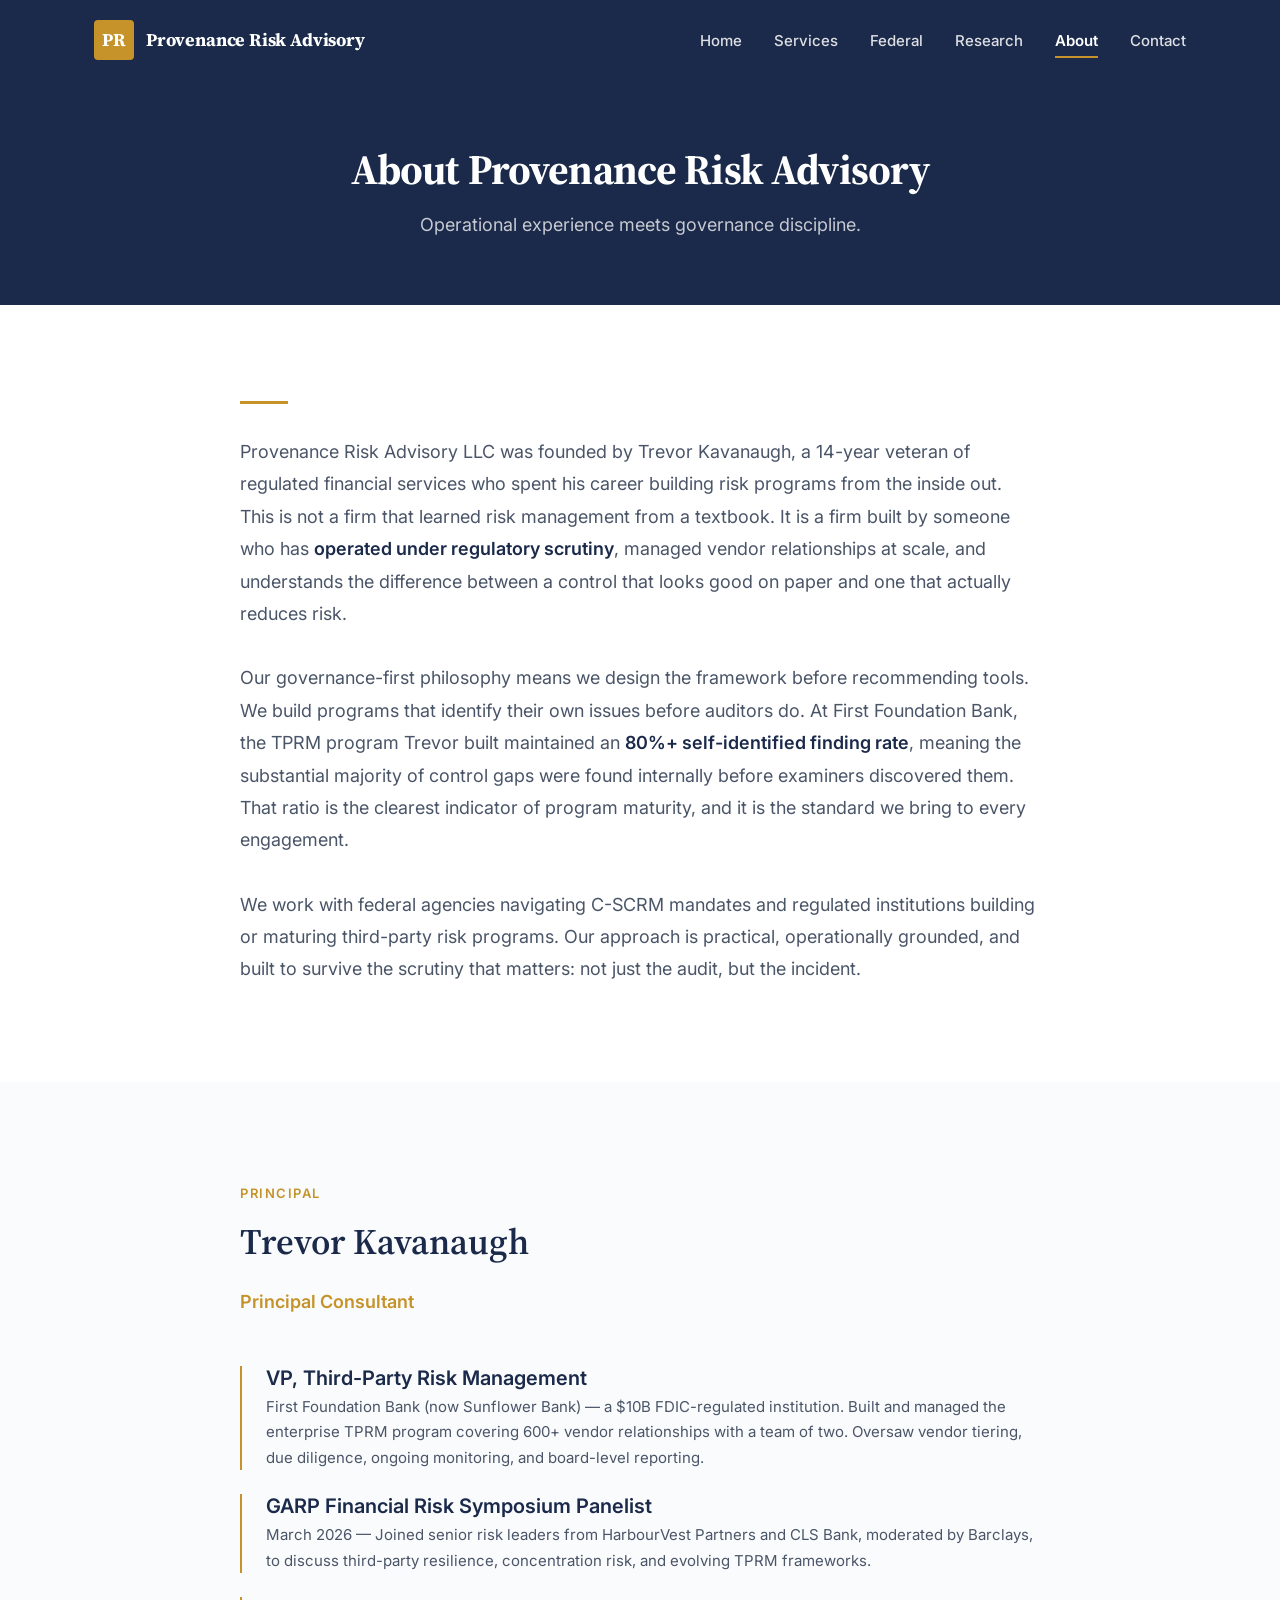
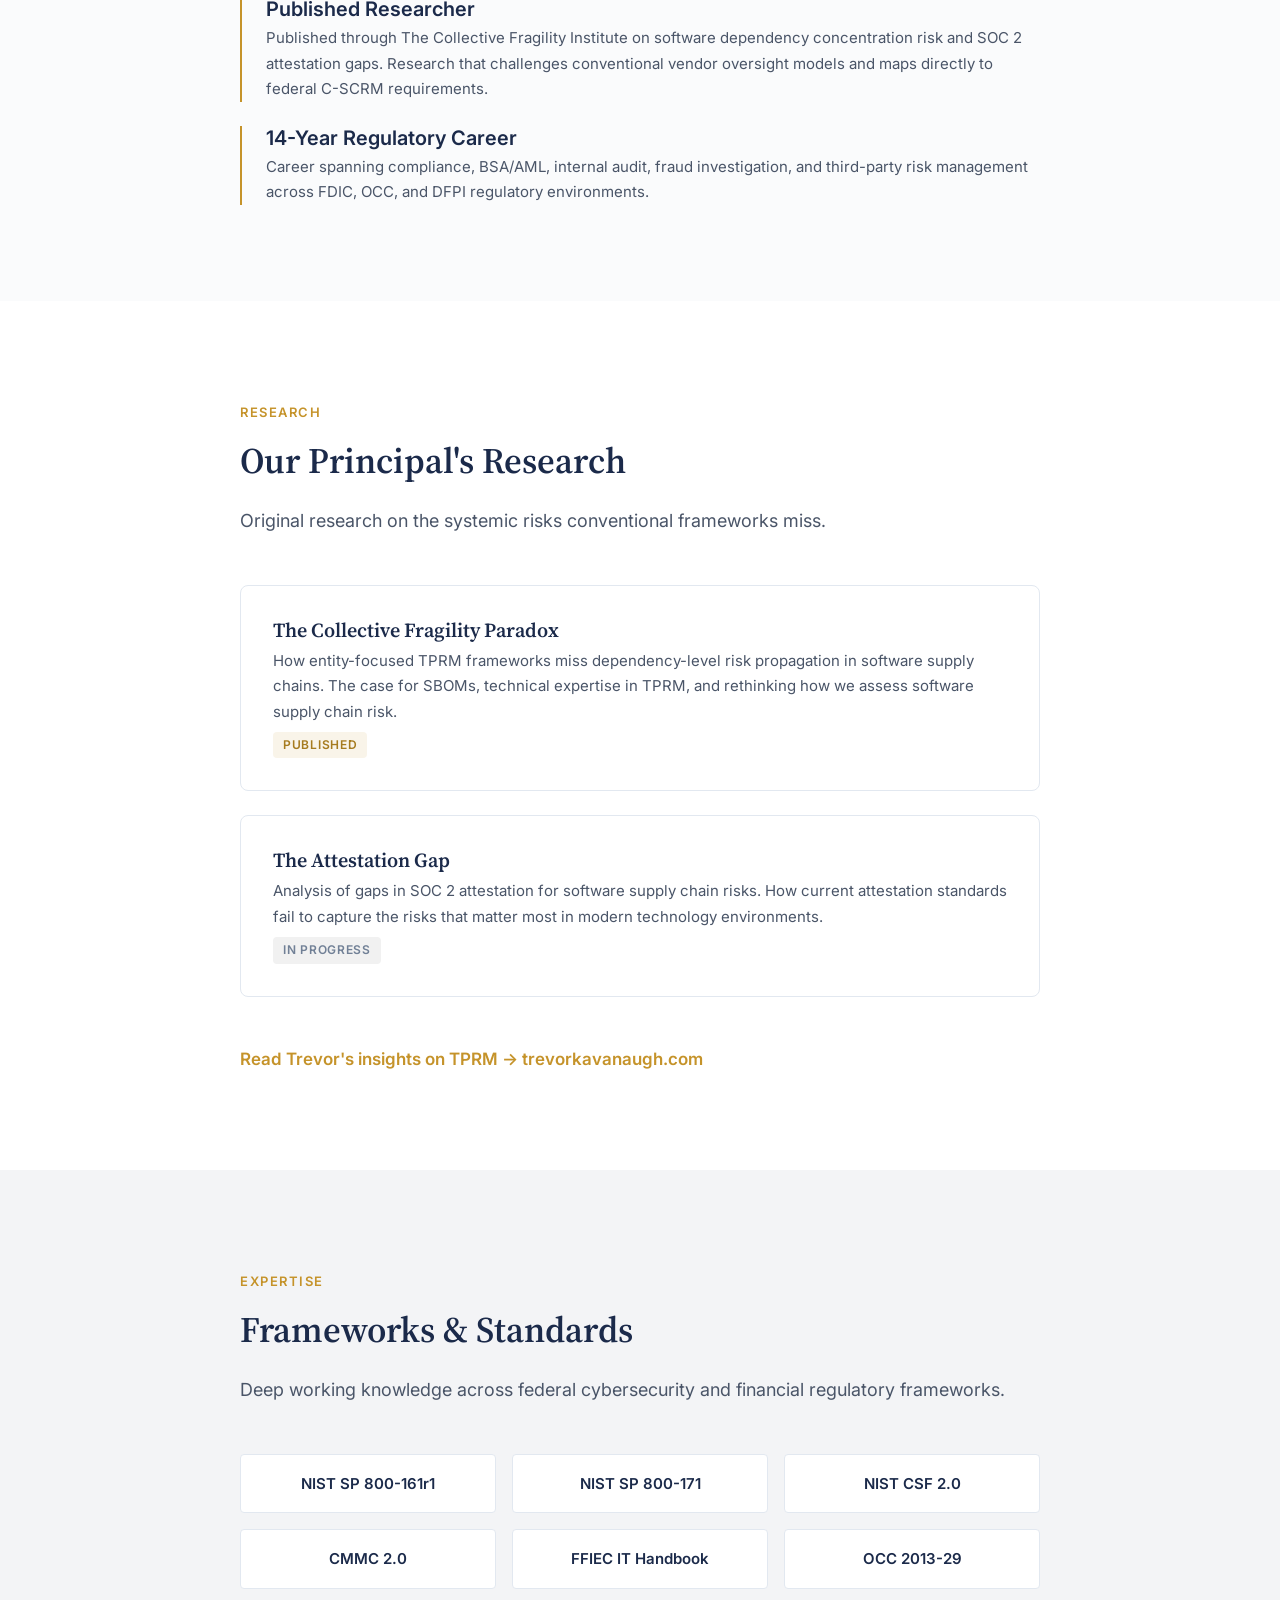
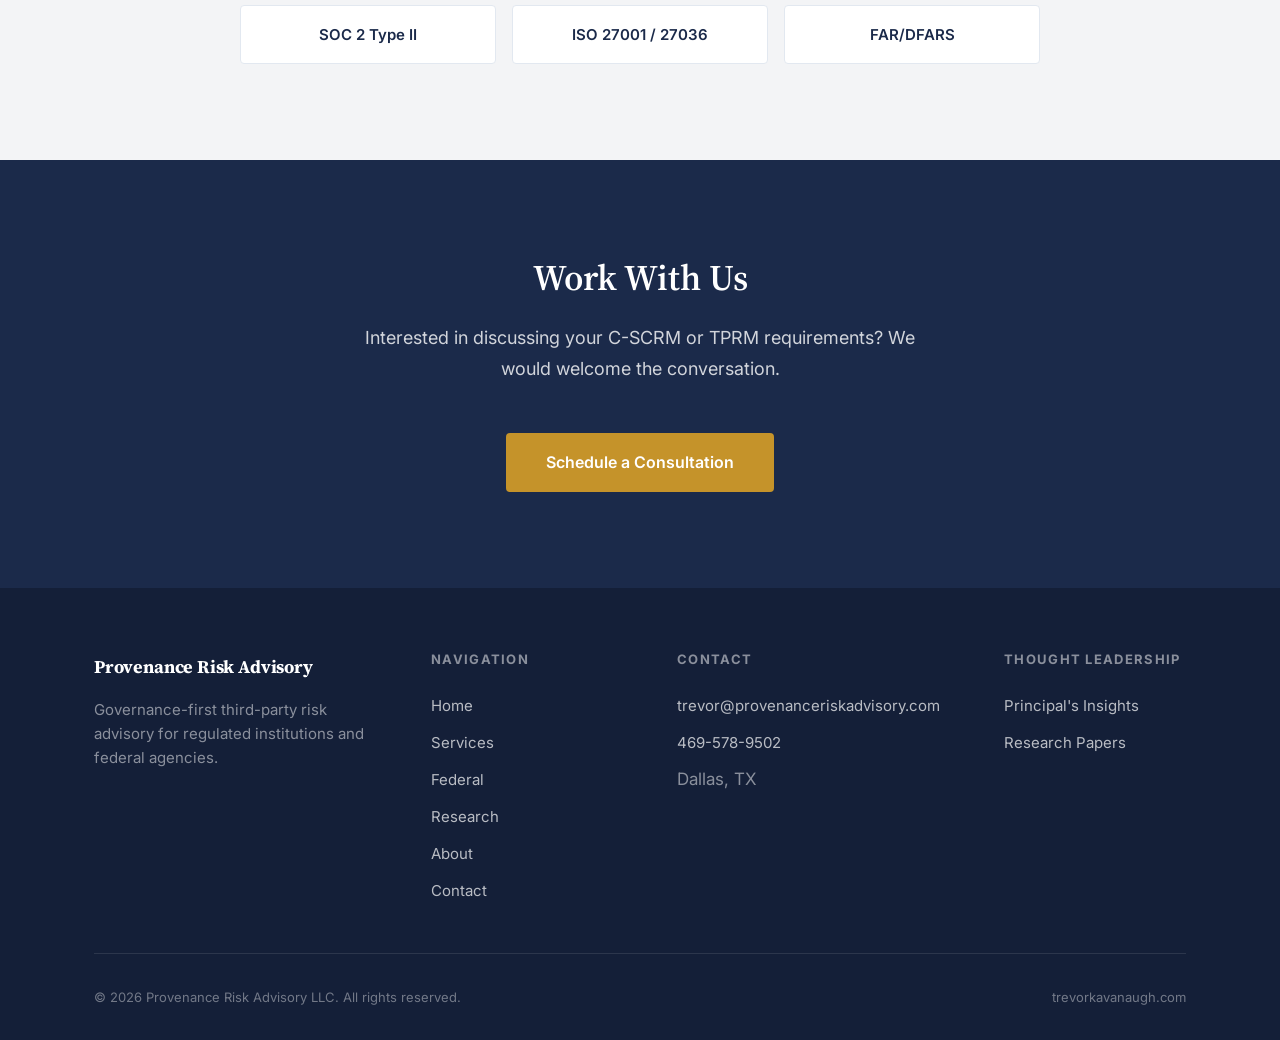
==== commit 92bf823a: "feat: rebalance homepage positioning for dual-audience appeal Shift primary messaging from federal-a" ====
--- a/about.html
+++ b/about.html
@@ -33,8 +33,9 @@
                 <ul>
                     <li><a href="index.html">Home</a></li>
                     <li><a href="services.html">Services</a></li>
+                    <li><a href="federal.html">Federal</a></li>
+                    <li><a href="https://trevorkavanaugh.com" target="_blank" rel="noopener noreferrer">Research</a></li>
                     <li><a href="about.html" class="active">About</a></li>
-                    <li><a href="federal.html">Federal</a></li>
                     <li><a href="contact.html">Contact</a></li>
                 </ul>
             </nav>
@@ -53,8 +54,9 @@
             <ul>
                 <li><a href="index.html">Home</a></li>
                 <li><a href="services.html">Services</a></li>
+                <li><a href="federal.html">Federal</a></li>
+                <li><a href="https://trevorkavanaugh.com" target="_blank" rel="noopener noreferrer">Research</a></li>
                 <li><a href="about.html">About</a></li>
-                <li><a href="federal.html">Federal</a></li>
                 <li><a href="contact.html">Contact</a></li>
             </ul>
             <div class="mobile-menu-contact">
@@ -187,7 +189,7 @@
             <div class="footer-top">
                 <div class="footer-brand">
                     <span class="logo-text" style="font-family: var(--font-heading);">Provenance Risk Advisory</span>
-                    <p>Governance-first third-party risk advisory for federal agencies and regulated institutions.</p>
+                    <p>Governance-first third-party risk advisory for regulated institutions and federal agencies.</p>
                 </div>
                 <div class="footer-col">
                     <h4>Navigation</h4>
@@ -195,8 +197,9 @@
                         <ul>
                             <li><a href="index.html">Home</a></li>
                             <li><a href="services.html">Services</a></li>
+                            <li><a href="federal.html">Federal</a></li>
+                            <li><a href="https://trevorkavanaugh.com" target="_blank" rel="noopener noreferrer">Research</a></li>
                             <li><a href="about.html">About</a></li>
-                            <li><a href="federal.html">Federal</a></li>
                             <li><a href="contact.html">Contact</a></li>
                         </ul>
                     </nav>
--- a/css/styles.css
+++ b/css/styles.css
@@ -546,17 +546,21 @@
 .hero-content {
     position: relative;
     max-width: 720px;
+    margin: 0 auto;
+    text-align: center;
 }
 
 .hero-tagline {
-    display: inline-block;
+    display: block;
     font-family: var(--font-body);
-    font-size: var(--font-size-xs);
-    font-weight: 600;
+    font-size: 15px;
+    font-weight: 500;
     text-transform: uppercase;
-    letter-spacing: 0.15em;
+    letter-spacing: 0.35em;
     color: var(--color-gold);
-    margin-bottom: var(--spacing-md);
+    margin-bottom: var(--spacing-lg);
+    padding-bottom: var(--spacing-lg);
+    border-bottom: 1px solid rgba(197, 147, 42, 0.4);
 }
 
 .hero h1 {
@@ -578,6 +582,7 @@
     display: flex;
     gap: var(--spacing-sm);
     flex-wrap: wrap;
+    justify-content: center;
 }
 
 /* ============================================
@@ -771,8 +776,8 @@
     display: flex;
     justify-content: center;
     align-items: center;
-    gap: var(--spacing-xl);
-    flex-wrap: wrap;
+    gap: var(--spacing-md) var(--spacing-xl);
+    flex-wrap: nowrap;
 }
 
 .credential-item {
@@ -1475,6 +1480,7 @@
     }
 
     .credentials-list {
+        flex-wrap: wrap;
         gap: var(--spacing-lg);
     }
 
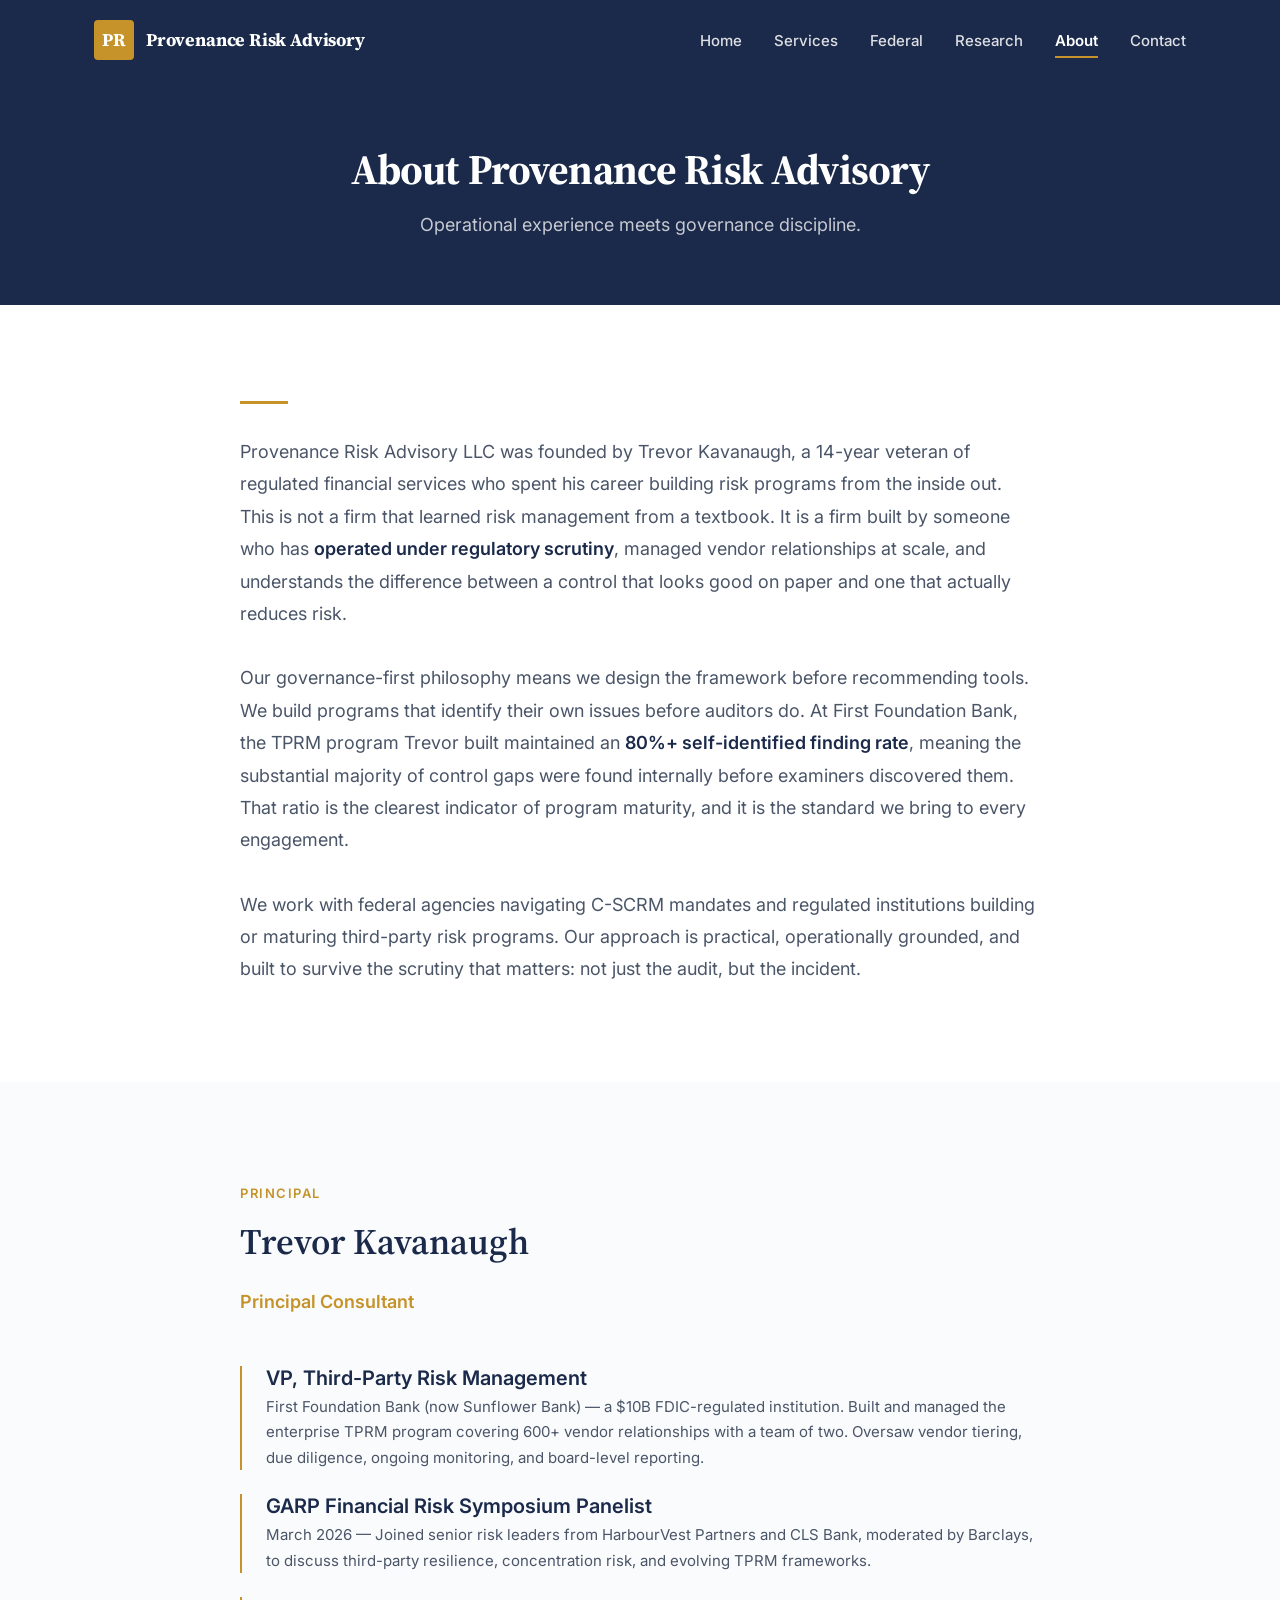
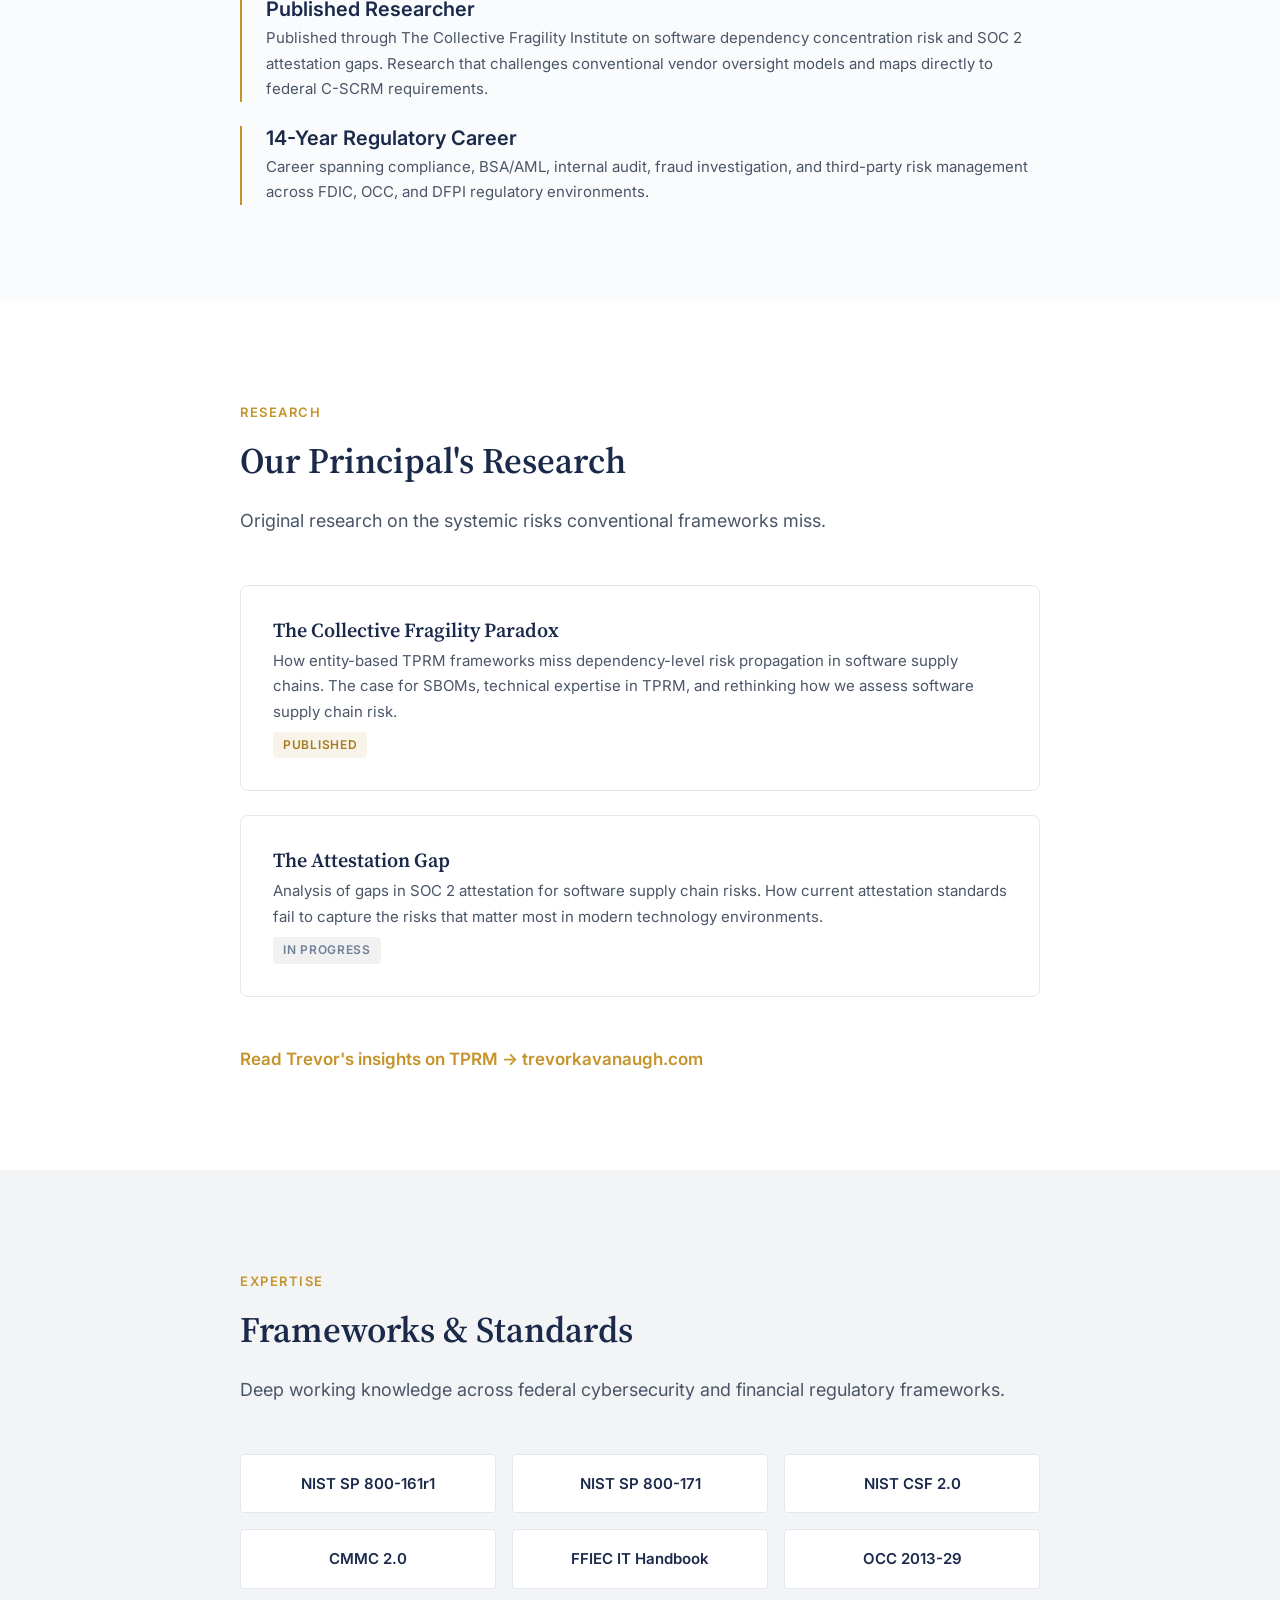
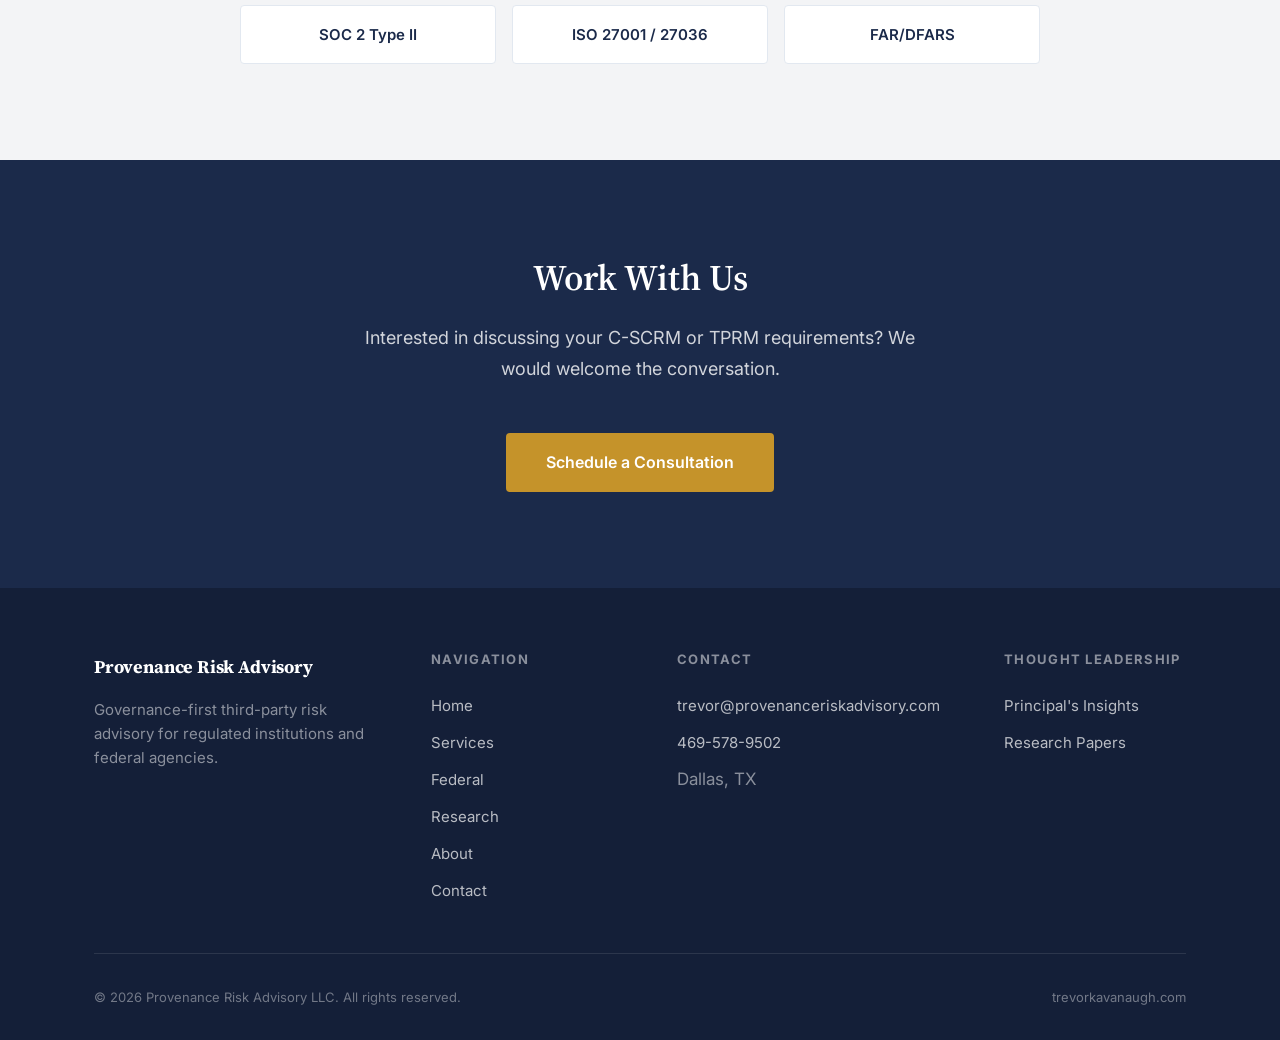
==== commit 26beb82c: "fix: align PRA terminology to research session standard - 'entity-based' not 'entity-focused' Resear" ====
--- a/about.html
+++ b/about.html
@@ -34,7 +34,7 @@
                     <li><a href="index.html">Home</a></li>
                     <li><a href="services.html">Services</a></li>
                     <li><a href="federal.html">Federal</a></li>
-                    <li><a href="https://trevorkavanaugh.com" target="_blank" rel="noopener noreferrer">Research</a></li>
+                    <li><a href="https://trevorkavanaugh.com/research/collective-fragility-paradox.html" target="_blank" rel="noopener noreferrer">Research</a></li>
                     <li><a href="about.html" class="active">About</a></li>
                     <li><a href="contact.html">Contact</a></li>
                 </ul>
@@ -55,7 +55,7 @@
                 <li><a href="index.html">Home</a></li>
                 <li><a href="services.html">Services</a></li>
                 <li><a href="federal.html">Federal</a></li>
-                <li><a href="https://trevorkavanaugh.com" target="_blank" rel="noopener noreferrer">Research</a></li>
+                <li><a href="https://trevorkavanaugh.com/research/collective-fragility-paradox.html" target="_blank" rel="noopener noreferrer">Research</a></li>
                 <li><a href="about.html">About</a></li>
                 <li><a href="contact.html">Contact</a></li>
             </ul>
@@ -134,7 +134,7 @@
                     <div class="research-links">
                         <a href="https://trevorkavanaugh.com/research/collective-fragility-paradox.html" target="_blank" rel="noopener noreferrer" class="research-link-card">
                             <h4>The Collective Fragility Paradox</h4>
-                            <p>How entity-focused TPRM frameworks miss dependency-level risk propagation in software supply chains. The case for SBOMs, technical expertise in TPRM, and rethinking how we assess software supply chain risk.</p>
+                            <p>How entity-based TPRM frameworks miss dependency-level risk propagation in software supply chains. The case for SBOMs, technical expertise in TPRM, and rethinking how we assess software supply chain risk.</p>
                             <span class="status-badge status-badge--published">Published</span>
                         </a>
                         <a href="https://trevorkavanaugh.com/insights.html" target="_blank" rel="noopener noreferrer" class="research-link-card">
@@ -198,7 +198,7 @@
                             <li><a href="index.html">Home</a></li>
                             <li><a href="services.html">Services</a></li>
                             <li><a href="federal.html">Federal</a></li>
-                            <li><a href="https://trevorkavanaugh.com" target="_blank" rel="noopener noreferrer">Research</a></li>
+                            <li><a href="https://trevorkavanaugh.com/research/collective-fragility-paradox.html" target="_blank" rel="noopener noreferrer">Research</a></li>
                             <li><a href="about.html">About</a></li>
                             <li><a href="contact.html">Contact</a></li>
                         </ul>
@@ -228,5 +228,6 @@
     </footer>
 
     <script src="js/main.js"></script>
+    <script src="js/analytics.js" defer></script>
 </body>
 </html>
--- a/css/styles.css
+++ b/css/styles.css
@@ -764,6 +764,34 @@
     color: var(--color-gold);
 }
 
+.service-card--featured {
+    grid-column: 1 / -1;
+    max-width: 580px;
+    margin: 0 auto;
+}
+
+.services-entry-point {
+    text-align: center;
+    margin-top: var(--spacing-lg);
+    padding-top: var(--spacing-lg);
+    border-top: 1px solid var(--color-border-light);
+}
+
+.services-entry-point p {
+    color: var(--color-text-secondary);
+    font-size: var(--font-size-sm);
+}
+
+.services-entry-point a {
+    color: var(--color-gold);
+    font-weight: 600;
+    text-decoration: none;
+}
+
+.services-entry-point a:hover {
+    text-decoration: underline;
+}
+
 /* ============================================
    Credentials Bar
    ============================================ */
@@ -1070,6 +1098,45 @@
     border-radius: var(--radius-sm);
 }
 
+/* Quick-Win / Targeted Engagements */
+.service-detail--alt-bg {
+    background: var(--color-off-white);
+}
+
+.quick-win-grid {
+    display: grid;
+    grid-template-columns: repeat(auto-fit, minmax(280px, 1fr));
+    gap: 1.5rem;
+    margin-top: var(--spacing-lg);
+}
+
+.quick-win-card {
+    padding: var(--spacing-md);
+    border: 1px solid var(--color-border);
+    border-radius: var(--radius-md);
+    background: var(--color-white);
+}
+
+.quick-win-card h3 {
+    font-size: 1.1rem;
+    text-transform: none;
+    letter-spacing: normal;
+    color: var(--color-text-primary);
+    margin-bottom: var(--spacing-xs);
+}
+
+.quick-win-card p {
+    font-size: var(--font-size-sm);
+    color: var(--color-text-secondary);
+    margin-bottom: 0.75rem;
+}
+
+.quick-win-card .quick-win-timeline {
+    font-size: 0.85rem;
+    font-weight: 600;
+    color: var(--color-navy);
+}
+
 /* ============================================
    About Page
    ============================================ */
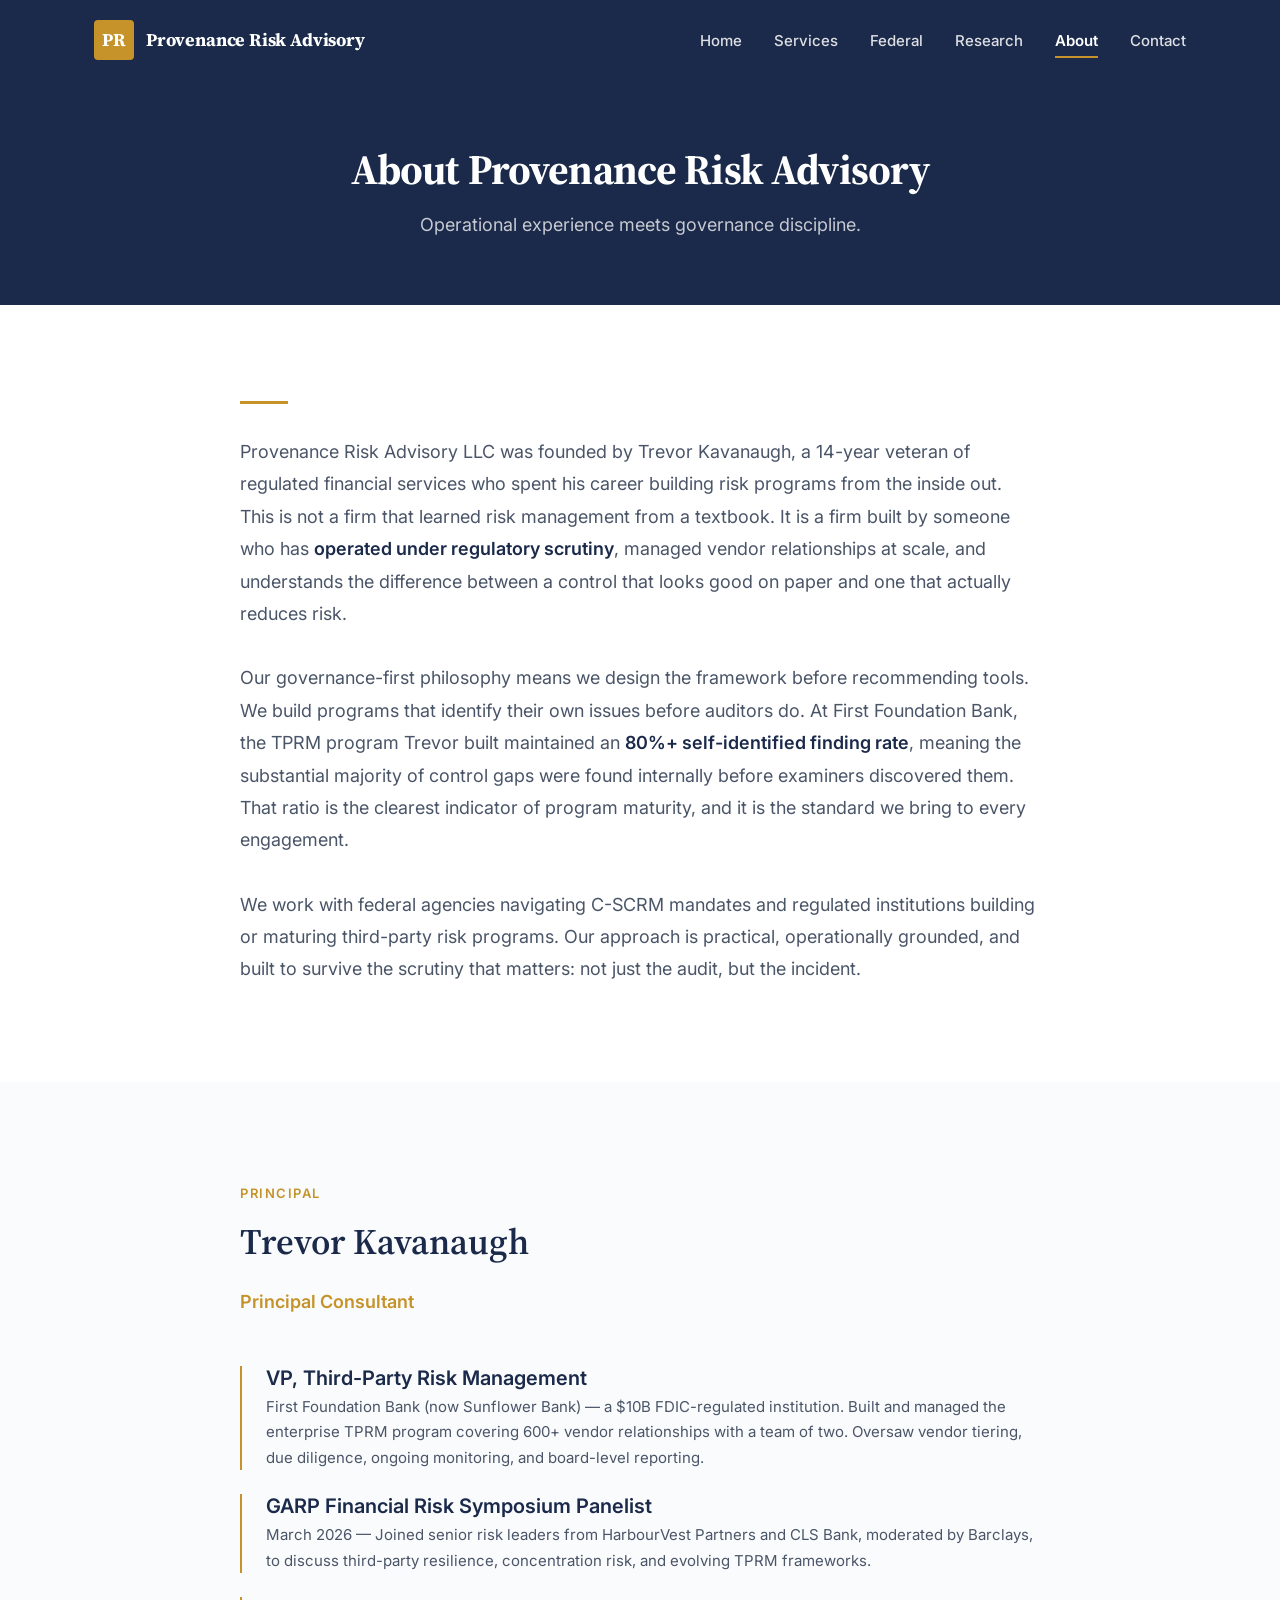
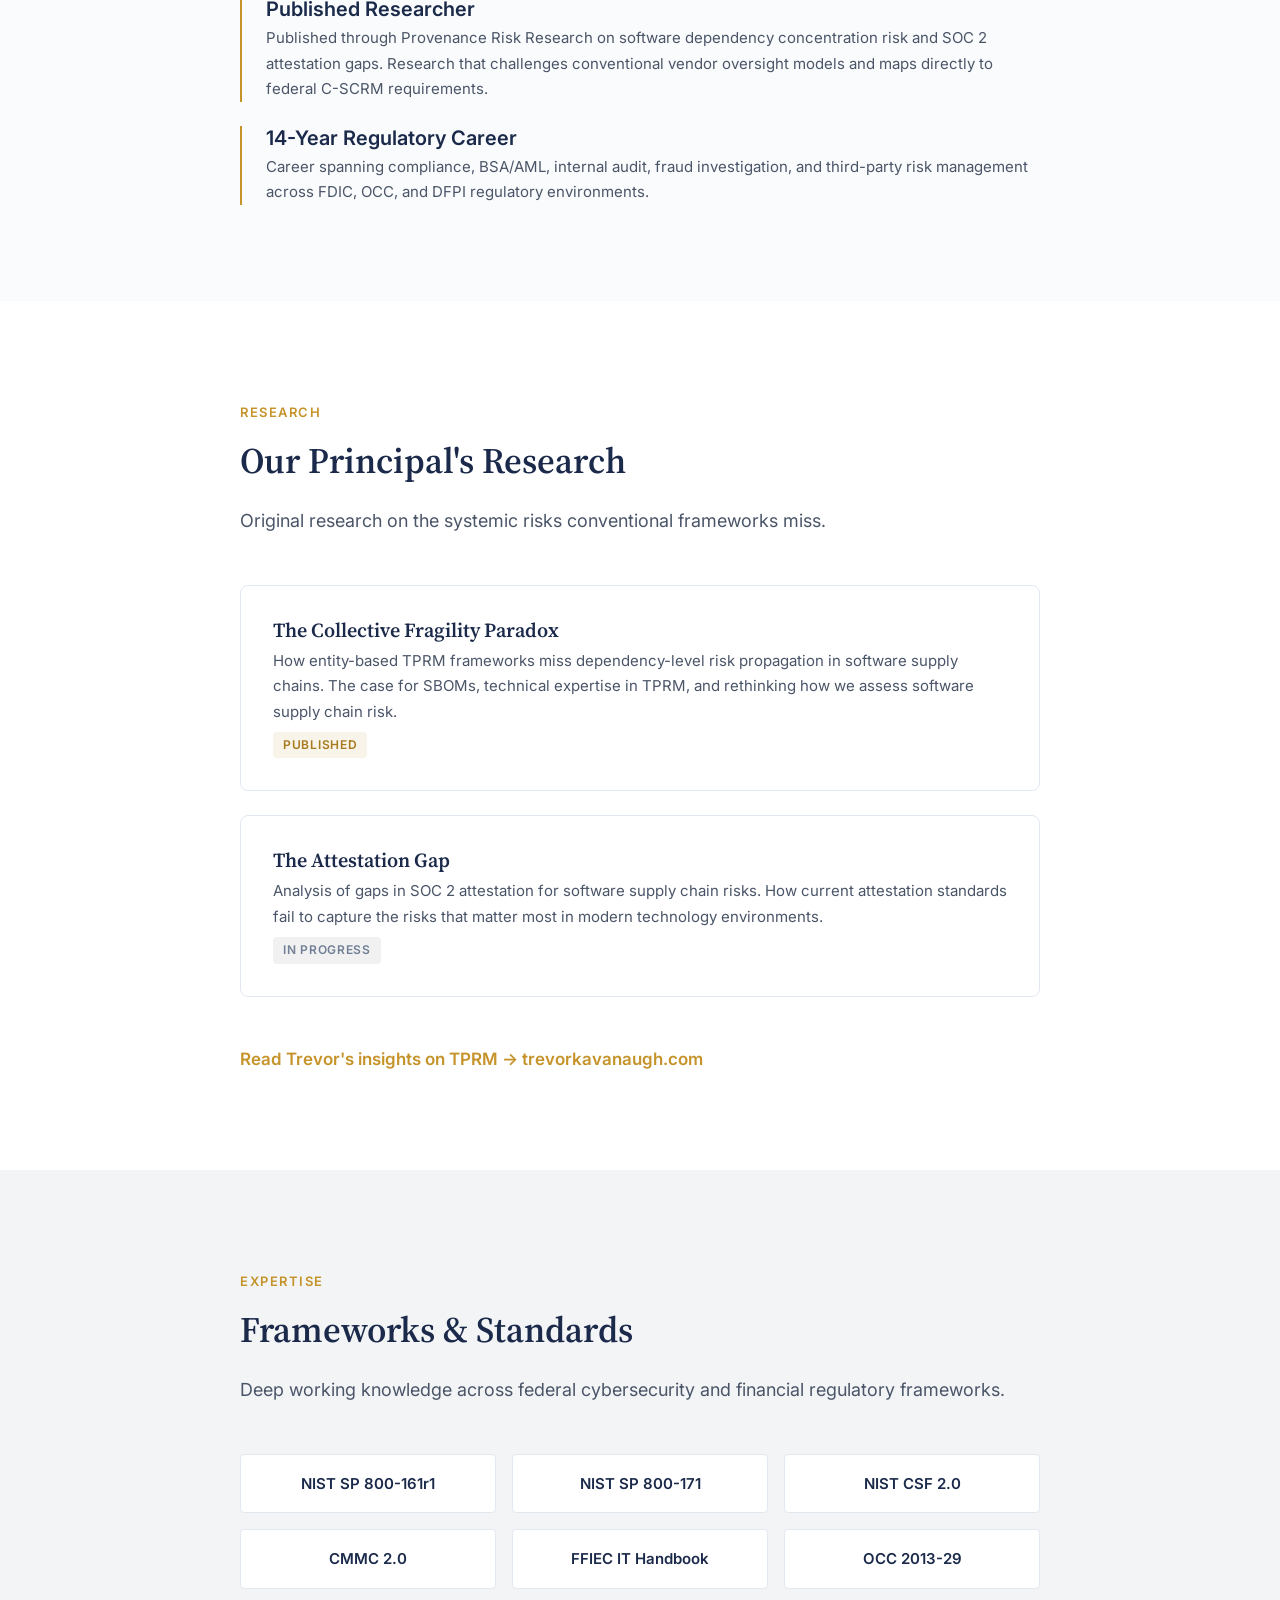
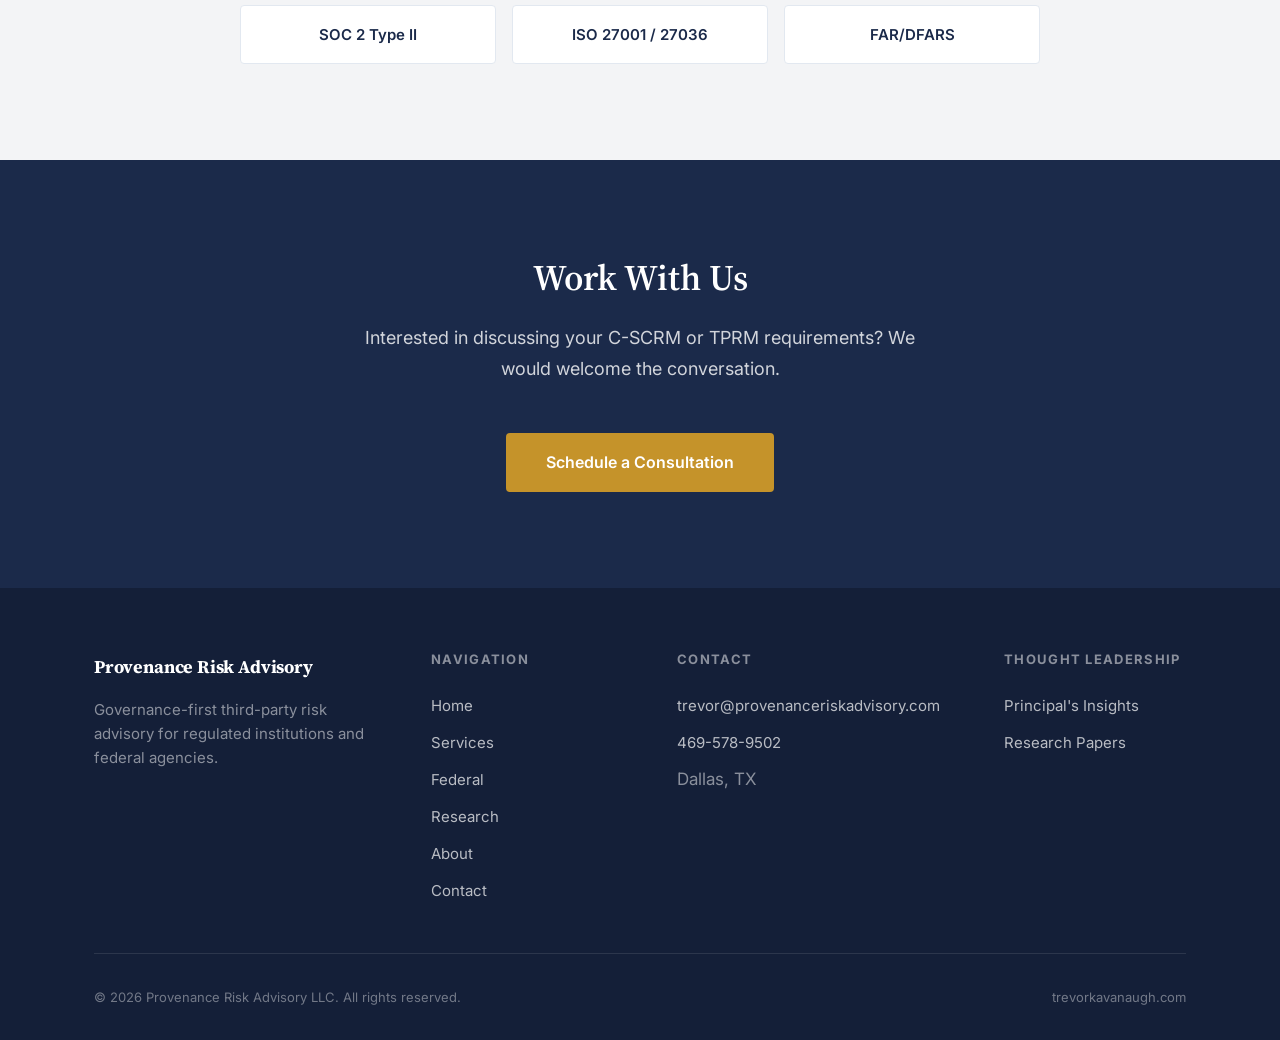
==== commit fc0df4a7: "fix: rename retired entity 'Collective Fragility Institute' to 'Provenance Risk Research' in publish" ====
--- a/about.html
+++ b/about.html
@@ -112,7 +112,7 @@
                         </div>
                         <div class="credential-entry">
                             <h4>Published Researcher</h4>
-                            <p>Published through The Collective Fragility Institute on software dependency concentration risk and SOC 2 attestation gaps. Research that challenges conventional vendor oversight models and maps directly to federal C-SCRM requirements.</p>
+                            <p>Published through Provenance Risk Research on software dependency concentration risk and SOC 2 attestation gaps. Research that challenges conventional vendor oversight models and maps directly to federal C-SCRM requirements.</p>
                         </div>
                         <div class="credential-entry">
                             <h4>14-Year Regulatory Career</h4>
